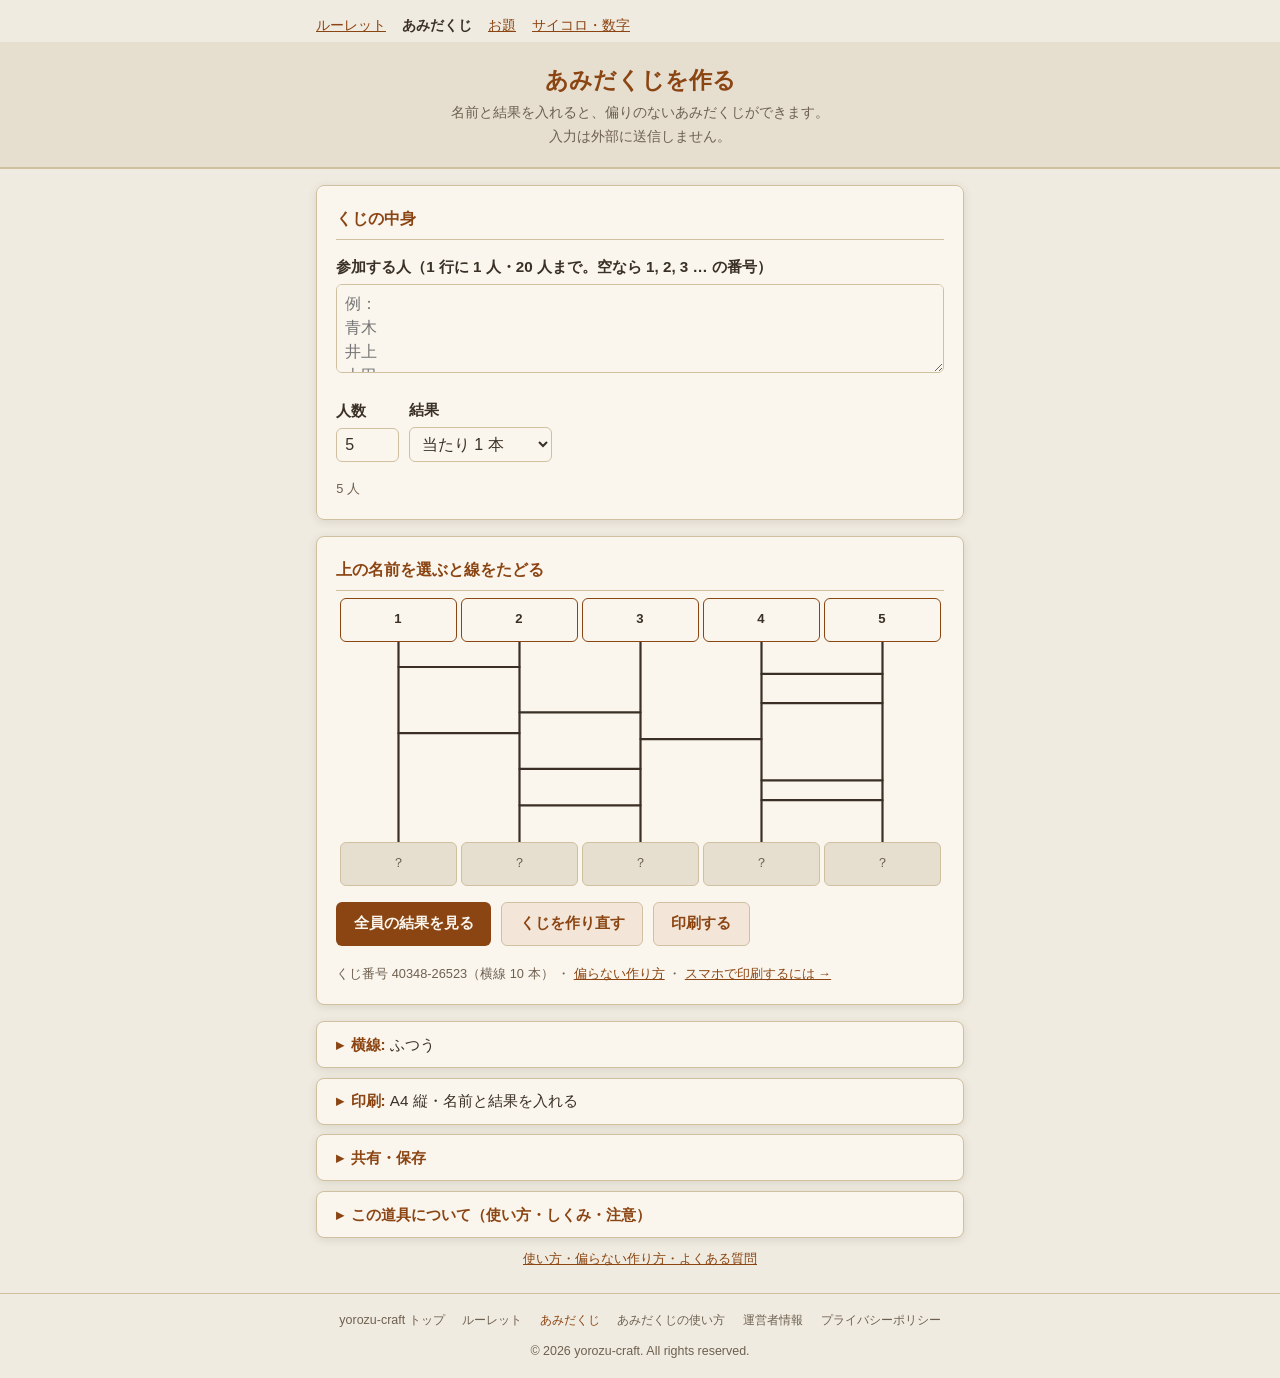
==== amida/index.html @ 70ac6530 "Merge claude/stage3-roulette: 段 3 の 2（web-roulette） Co-Authored-By: Claude Opus 5.5 <noreply@anthrop" ====
<!DOCTYPE html>
<html lang="ja">
<head>
  <meta charset="UTF-8">
  <meta name="viewport" content="width=device-width, initial-scale=1.0">
  <title>あみだくじ作成｜無料・印刷・共有リンク、偏りのない作り方（登録なし）｜yorozu-craft</title>
  <meta name="description" content="名前と結果を入れるだけで、あみだくじを作成。線をたどるアニメーション、全員の結果、A4 印刷（結果を折って隠す形・線だけも）、同じくじの共有リンク。横線の本数で結果が偏らない作り方。登録なし・無料。">
  <meta name="robots" content="index, follow">
  <link rel="canonical" href="https://yorozu-craft.com/web-roulette/amida/">

  <meta property="og:title" content="あみだくじ作成｜yorozu-craft">
  <meta property="og:description" content="名前と結果を入れるだけで、あみだくじを作成。線をたどるアニメーション、A4 印刷、共有リンク。横線の本数で結果が偏らない作り方。登録なし・無料。">
  <meta property="og:type" content="website">
  <meta property="og:url" content="https://yorozu-craft.com/web-roulette/amida/">
  <meta property="og:site_name" content="yorozu-craft">
  <meta property="og:locale" content="ja_JP">
  <meta property="og:image" content="https://yorozu-craft.com/web-roulette/og-image.png">
  <meta property="og:image:width" content="1200">
  <meta property="og:image:height" content="630">
  <meta name="twitter:card" content="summary_large_image">
  <meta name="theme-color" content="#8b4513" media="(prefers-color-scheme: light)">
  <meta name="theme-color" content="#1c1814" media="(prefers-color-scheme: dark)">

  <script type="application/ld+json">
  {
    "@context": "https://schema.org",
    "@type": "WebApplication",
    "name": "あみだくじ作成",
    "description": "名前と結果を入れるだけで、あみだくじを作成。線をたどるアニメーション、A4 印刷、共有リンク。登録なし・無料。",
    "url": "https://yorozu-craft.com/web-roulette/amida/",
    "applicationCategory": "UtilitiesApplication",
    "operatingSystem": "All",
    "offers": { "@type": "Offer", "price": "0", "priceCurrency": "JPY" },
    "inLanguage": "ja"
  }
  </script>

  <!-- Google AdSense: サイト所有確認の meta だけ。AdSense 審査が通るまで本文の薄いページは広告 script を外す（2026-10-04）。通ったら本文を足してから戻す -->
  <meta name="google-adsense-account" content="ca-pub-5375267956079717">

  <link rel="icon" href="../favicon.svg" type="image/svg+xml">
  <link rel="manifest" href="/manifest.webmanifest">
  <link rel="stylesheet" href="../kit.css">
</head>
<body>

  <nav class="sibling-nav" aria-label="このツールのページ">
    <a href="../">ルーレット</a>
    <a href="./" aria-current="page">あみだくじ</a>
    <a href="../odai/">お題</a>
    <a href="../dice/">サイコロ・数字</a>
  </nav>

  <header class="app-header">
    <h1>あみだくじを作る</h1>
    <p class="subtitle">名前と結果を入れると、偏りのないあみだくじができます。<br>入力は外部に送信しません。</p>
  </header>

  <main class="app-main">

    <div id="shared-banner" class="card notice" hidden>
      <h2 id="shared-msg">共有されたあみだくじ</h2>
      <p class="btn-row"><a class="btn btn-sub" href="./">自分のあみだくじを新しく作る</a></p>
    </div>

    <fieldset class="card req" id="inputs">
      <legend>くじの中身</legend>
      <div class="field">
        <label for="names">参加する人（1 行に 1 人・20 人まで。空なら 1, 2, 3 … の番号）</label>
        <textarea id="names" rows="3" spellcheck="false" placeholder="例：&#10;青木&#10;井上&#10;上田"></textarea>
      </div>
      <div class="inline">
        <div class="field" id="count-field">
          <label for="count">人数</label>
          <input type="number" id="count" inputmode="numeric" min="2" max="20" value="5">
        </div>
        <div class="field">
          <label for="kind">結果</label>
          <select id="kind">
            <option value="atari1">当たり 1 本</option>
            <option value="atari2">当たり 2 本</option>
            <option value="atari3">当たり 3 本</option>
            <option value="order">順番（1番〜）</option>
            <option value="custom">自分で書く</option>
          </select>
        </div>
      </div>
      <div class="field" id="custom-field" hidden>
        <label for="custom">結果（1 行に 1 つ。足りない分は「はずれ」）</label>
        <textarea id="custom" rows="3" spellcheck="false" placeholder="例：&#10;買い出し&#10;片付け&#10;司会"></textarea>
      </div>
      <p id="input-info" class="small" aria-live="polite"></p>
    </fieldset>

    <section class="card result-card" id="result-card" tabindex="-1" aria-labelledby="h-result">
      <h2 id="h-result">上の名前を選ぶと線をたどる</h2>
      <div class="ladder-wrap">
        <div class="ladder" id="ladder"></div>
      </div>
      <div class="btn-row">
        <button type="button" id="reveal-all" class="btn">全員の結果を見る</button>
        <button type="button" id="reroll" class="btn btn-sub">くじを作り直す</button>
        <button type="button" id="print" class="btn btn-sub">印刷する</button>
      </div>
      <div id="result-main" aria-live="polite">
        <ul id="all-results" class="all-results"></ul>
      </div>
      <p class="small"><span id="seed-label"></span> ・ <a href="./guide.html#fair">偏らない作り方</a> ・ <a href="../../print-help.html">スマホで印刷するには →</a></p>
    </section>

    <div class="opts" id="opts">
      <details class="card opt" id="opt-lines">
        <summary>横線: <span class="opt-state"></span></summary>
        <div class="field">
          <label for="density">横線の多さ</label>
          <select id="density">
            <option value="few">少なめ</option>
            <option value="normal" selected>ふつう</option>
            <option value="many">多め</option>
          </select>
          <p class="hint">多さを変えても、どの結果になりやすいかは変わりません。</p>
        </div>
        <label class="check"><input type="checkbox" id="hide-rungs"> たどるまで横線を隠す</label>
      </details>

      <details class="card opt" id="opt-print">
        <summary>印刷: <span class="opt-state"></span></summary>
        <div class="field">
          <label for="title">見出し</label>
          <input type="text" id="title" maxlength="40" placeholder="例：買い出し係を決める">
        </div>
        <fieldset class="plain">
          <legend>紙の形（A4 縦）</legend>
          <div class="seg">
            <label><input type="radio" name="pmode" value="full" checked> 名前と結果を入れる</label>
            <label><input type="radio" name="pmode" value="fold"> 結果を下に折って隠す</label>
            <label><input type="radio" name="pmode" value="blank"> 線だけ（名前と結果は手で書く）</label>
          </div>
        </fieldset>
        <label class="check"><input type="checkbox" id="print-credit" checked> 紙の下に「yorozu-craft.com/web-roulette/print/ で作成」と小さく入れる</label>
      </details>
    </div>

    <details class="card opt no-print" id="file-box">
      <summary>共有・保存</summary>
      <p class="hint">リンクには名前・結果・くじ番号が入ります。開いた人にも同じあみだくじが出ます。</p>
      <div class="btn-row">
        <button type="button" id="share" class="btn btn-sub">共有リンクをコピー</button>
      </div>
      <p id="share-msg" class="small" aria-live="polite"></p>
      <input type="text" id="share-url" class="share-url" readonly hidden aria-label="共有リンク">
      <p class="small">入力はこの端末のブラウザ（localStorage、キー <code>web-roulette_amida</code>）にだけ保存され、外部には送信されません。書き出し・読み込みはこの画面のボタンから。</p>
      <div class="btn-row">
        <button type="button" id="backup-export" class="btn btn-sub">ファイルに書き出す</button>
        <button type="button" id="backup-import" class="btn btn-sub">ファイルから読み込む</button>
        <button type="button" class="btn btn-sub" data-reset-storage="web-roulette_" data-reset-legacy="roulette_candidates roulette_settings roulette_history">保存した内容をすべて消す（初期状態に戻す）</button>
      </div>
      <input type="file" id="backup-file" accept=".json,application/json" hidden>
      <p id="backup-msg" class="small" aria-live="polite"></p>
    </details>

    <!-- about-tool: 道具の説明（使い方ページの要約。AdSense 審査 2026-10-04） -->
    <details class="about-tool card opt no-print" id="about-tool">
      <summary>この道具について（使い方・しくみ・注意）</summary>
      <h3>できること</h3>
      <p>2〜20人のあみだくじを作り、線をたどって結果を出します。買い出し係や順番を決めるときに使います。A4 縦の印刷と、共有リンクでの送信もできます。</p>
      <h3>使い方の要点</h3>
      <ul>
      <li>参加する人を1行に1人ずつ入れます。空なら人数ぶんの番号で作ります。</li>
      <li>結果は、当たり1〜3本、順番、自分で書く、から選びます。</li>
      <li>上の名前を押すと線をたどって結果が出ます。「全員の結果を見る」で全員ぶんが出ます。</li>
      <li>印刷は紙の形を3つ（名前と結果を入れる、結果を下に折って隠す、線だけ）から選びます。</li>
      </ul>
      <h3>しくみ</h3>
      <p>横線をでたらめに引く作り方は、縦5本・横10本で左はしから左はしに着く割合が33.6%になり、公平な20%より偏ります。このツールは先にだれがどの列に着くかを同じ確率で決め、その並びになるように横線を引くので、横線の本数を変えても偏りません。結果を下のどの列に置くかもくじで決めます。</p>
      <h3>注意</h3>
      <p>入力はこの端末のブラウザ（localStorage）にだけ保存され、外部には送信されません。共有リンクには名前と結果が入り、受け取った人も転送された人も読めます。作った人は画面で結果を見られます。</p>
      <p>数字の根拠や確かめ方は<a href="./guide.html">あみだくじの使い方</a>に。ほかの道具は<a href="../">ルーレット</a>・<a href="../dice/">サイコロ・数字</a>・<a href="../odai/">お題の一覧</a>です。</p>
    </details>
    <!-- /about-tool -->

    <p class="small center"><a href="./guide.html">使い方・偏らない作り方・よくある質問</a></p>

  </main>

  <footer class="app-footer">
    <nav class="footer-nav" aria-label="フッターナビゲーション">
      <ul>
        <li><a href="../../">yorozu-craft トップ</a></li>
        <li><a href="../">ルーレット</a></li>
        <li><a href="./" aria-current="page">あみだくじ</a></li>
        <li><a href="./guide.html">あみだくじの使い方</a></li>
        <li><a href="../../about.html">運営者情報</a></li>
        <li><a href="../../privacy-policy.html">プライバシーポリシー</a></li>
      </ul>
    </nav>
    <p>&copy; 2026 yorozu-craft. All rights reserved.</p>
  </footer>

  <div id="print-area" class="print-area" aria-hidden="true"></div>

  <script src="../backup.js"></script>
  <script src="../amida.js"></script>
  <script src="../screen.js"></script>
  <script src="../reset-storage.js"></script>
  <script src="./amida-ui.js"></script>
  <!-- Cloudflare Web Analytics（Cookie を使わないアクセス解析） --><script type='module' src='https://static.cloudflareinsights.com/beacon.min.js' data-cf-beacon='{"token": "b79bf821e1fd4b6683866d493b1de426"}'></script><!-- End Cloudflare Web Analytics -->
</body>
</html>
---- kit.css ----
/* ===========================
   あみだくじ・お題・小道具のページ（/amida/ /odai/ /dice/）— yorozu-craft 共通の和紙風の配色
   ルーレット本体（index.html）は既存の style.css（6 テーマ）のまま。ここは toban の style.css の共通部分を写したもの
   色はトークン（--bg / --card / --text / --muted / --accent / --border）だけを使う。
   ダークモードは端末の設定に自動で合わせる（prefers-color-scheme。手動切替は付けない）
   =========================== */
:root {
  color-scheme: light dark;
  --bg: #f0ebe0;
  --bg-2: #e6dfd0;
  --card: #faf6ee;
  --text: #3a3025;
  --muted: #6e604f;
  --accent: #8b4513;
  --accent-soft: #f3e6d8;
  --border: #cfc0a0;
  --shadow: rgba(58, 48, 37, 0.12);
}

@media (prefers-color-scheme: dark) {
  :root {
    --bg: #1c1814;
    --bg-2: #25201a;
    --card: #2b251e;
    --text: #ece4d6;
    --muted: #b9ab96;
    --accent: #e0a066;
    --accent-soft: #3a2e22;
    --border: #4a3f33;
    --shadow: rgba(0, 0, 0, 0.4);
  }
}

*, *::before, *::after { box-sizing: border-box; margin: 0; padding: 0; }
[hidden] { display: none !important; }

body {
  /* README「ツールを追加するとき」9: 端末のフォント。Web フォントは読まない */
  font-family: "Noto Sans JP", "Noto Sans CJK JP", "Hiragino Sans", "Hiragino Kaku Gothic ProN", Meiryo, sans-serif;
  background: var(--bg);
  color: var(--text);
  line-height: 1.7;
}

a { color: var(--accent); }
a.btn { text-decoration: none; text-align: center; }

/* ヘッダー */
.app-header {
  text-align: center;
  padding: 1.4rem 1rem 1.1rem;
  background: var(--bg-2);
  border-bottom: 2px solid var(--border);
}
.app-header h1 { font-size: 1.45rem; color: var(--accent); line-height: 1.4; }
.app-header .subtitle { font-size: 0.88rem; color: var(--muted); margin-top: 0.3rem; }

/* レイアウト */
.app-main { max-width: 680px; margin: 0 auto; padding: 1rem; }
.card {
  background: var(--card);
  border: 1px solid var(--border);
  border-radius: 8px;
  padding: 1.2rem;
  margin-bottom: 1rem;
  box-shadow: 0 2px 8px var(--shadow);
}
.card h2 {
  font-size: 1.02rem;
  color: var(--accent);
  border-bottom: 1px solid var(--border);
  padding-bottom: 0.4rem;
  margin-bottom: 0.9rem;
}

/* 入力 */
.field { margin-bottom: 1rem; }
.field label { display: block; font-weight: 600; font-size: 0.95rem; margin-bottom: 0.25rem; }
.field .hint { font-size: 0.8rem; color: var(--muted); margin-bottom: 0.4rem; }
.field input[type="number"], .field input[type="text"], .field select {
  width: 100%;
  max-width: 16rem;
  padding: 0.45rem 0.5rem;
  font-size: 1rem;
  border: 1px solid var(--border);
  border-radius: 6px;
  background: var(--card);
  color: var(--text);
}

.btn {
  display: inline-block;
  padding: 0.5rem 1.1rem;
  border: none;
  border-radius: 6px;
  background: var(--accent);
  color: var(--card);
  font-size: 0.95rem;
  font-weight: 600;
  cursor: pointer;
}
.btn:focus-visible { outline: 2px solid var(--accent); outline-offset: 2px; }

/* 読みもの（guide.html） */
.content h3 { font-size: 0.95rem; margin: 1rem 0 0.3rem; }
.content p, .content li { font-size: 0.9rem; }
.content p + p { margin-top: 0.5rem; }
.content ul, .content ol { padding-left: 1.3rem; margin: 0.3rem 0; }
.faq dt { font-weight: 600; margin-top: 0.9rem; font-size: 0.92rem; }
.faq dt::before { content: 'Q. '; color: var(--accent); }
.faq dd { font-size: 0.88rem; color: var(--muted); padding: 0.2rem 0 0.5rem 1.2rem; border-bottom: 1px solid var(--border); }
.info-list { display: grid; grid-template-columns: max-content 1fr; gap: 0.4rem 1.2rem; font-size: 0.9rem; }
.info-list dt { font-weight: 600; }
.info-list dd { color: var(--muted); }
.small { font-size: 0.8rem; color: var(--muted); margin-top: 0.4rem; }

/* フッター */
.app-footer {
  text-align: center;
  padding: 1rem;
  font-size: 0.78rem;
  color: var(--muted);
  border-top: 1px solid var(--border);
  margin-top: 0.5rem;
}
.footer-nav ul { list-style: none; display: flex; justify-content: center; flex-wrap: wrap; gap: 0.4rem 1.1rem; margin-bottom: 0.6rem; }
.footer-nav a { color: var(--muted); text-decoration: none; }
.footer-nav a:hover, .footer-nav a[aria-current="page"] { color: var(--accent); }

@media (max-width: 480px) {
  .app-header h1 { font-size: 1.2rem; }
}

/* ===========================
   画面の骨組み（yorozu-plans の docs/SCREEN.md。README「ツールを追加するとき」25）
   必須の入力（fieldset.req）→ 結果（.result-card）→ くわしく入れる（details.opt）、上端の固定バー、PC の 2 カラム
   seido-keisan/nenmatsu と gakushu-print の試験（2026-09-24）から取り出したもの
   =========================== */
fieldset.card { min-width: 0; }
.req legend {
  float: left; width: 100%;   /* legend を枠の上に載せず、h2 と同じ見た目で枠の中に置く */
  font-size: 1.02rem; font-weight: 700; color: var(--accent);
  border-bottom: 1px solid var(--border); padding-bottom: 0.4rem; margin-bottom: 0.9rem;
}
.req legend + * { clear: both; }

/* 結果: 大きな数字 1 つ＋ 1 行。内訳は details.rels */
.result-card { scroll-margin-top: 56px; }   /* 固定バー（44px）で見出しが隠れないように */
.result-card:focus { outline: none; }
.result-big { font-size: 1.8rem; font-weight: 700; color: var(--accent); line-height: 1.3; }
.result-sub { font-size: 0.9rem; color: var(--muted); }
details.rels > summary { cursor: pointer; min-height: 44px; padding: 0.55rem 0; list-style: none; color: var(--accent); font-size: 0.92rem; }
details.rels > summary::-webkit-details-marker { display: none; }
details.rels > summary::before { content: '▸'; margin-right: 0.4rem; }
details.rels[open] > summary::before { content: '▾'; }

/* くわしく入れる（1 グループ 1 つの details）。summary の .opt-state に今の状態を出す（screen.js の detailsSummary） */
details.card.opt { padding: 0 1.2rem; margin-bottom: 0.6rem; }
details.card.opt > summary {
  cursor: pointer; display: block; min-height: 44px; padding: 0.6rem 0;
  color: var(--accent); font-weight: 600; font-size: 0.95rem; list-style: none;
}
details.card.opt > summary::-webkit-details-marker { display: none; }
details.card.opt > summary::before { content: '▸'; margin-right: 0.4rem; }
details.card.opt[open] > summary::before { content: '▾'; }
details.card.opt[open] { padding-bottom: 0.9rem; }
details.card.opt[open] > summary { border-bottom: 1px solid var(--border); margin-bottom: 0.9rem; }
details > summary:focus-visible { outline: 2px solid var(--accent); outline-offset: 2px; }
.opt-state { color: var(--text); font-weight: normal; }
.btn-row { display: flex; flex-wrap: wrap; gap: 0.6rem; margin: 0.6rem 0; }   /* ボタンの間隔（SCREEN.md 5 章。4 章の上下 12px 以上は margin で） */
.btn-row .btn { min-height: 44px; }

/* 固定バー（SCREEN.md 0 章の 3・D59）: 上端に 1 行、高さ 44px。下端は AdSense のアンカー広告が使う。
   読み込み時は hidden（screen.js が出し入れする。fixed なのでレイアウトはずれない） */
.fixbar {
  position: fixed; top: 0; left: 0; right: 0; z-index: 50; height: 44px;
  background: var(--card); border-bottom: 2px solid var(--accent); box-shadow: 0 2px 8px var(--shadow);
}
.fixbar a, .fixbar button {
  display: block; width: 100%; max-width: 720px; margin: 0 auto; padding: 0 1rem; height: 42px; line-height: 42px; text-align: center;
  white-space: nowrap; overflow: hidden; text-overflow: ellipsis; font: inherit; font-weight: 700;
  color: var(--accent); background: none; border: none; text-decoration: none; cursor: pointer;
}
.fixbar a:focus-visible, .fixbar button:focus-visible { outline: 2px solid var(--accent); outline-offset: -3px; }

/* PC（900px 以上）の 2 カラム（D63: 制度の計算機だけ）。<main class="app-main layout-2col"> にすると、
   左に入力・右に結果（sticky）。結果が常に見えるので、固定バーに fixbar-narrow も付けて PC では出さない */
@media (min-width: 900px) {
  .fixbar-narrow { display: none !important; }
  .layout-2col { max-width: 1120px; display: grid; grid-template-columns: minmax(0, 1fr) minmax(0, 26rem); column-gap: 1.2rem; align-items: start; }
  .layout-2col > *, .layout-2col > form > * { grid-column: 1; }
  .layout-2col > form { display: contents; }
  .layout-2col .result-card { grid-column: 2; grid-row: 1 / span 30; position: sticky; top: 1rem; max-height: calc(100vh - 2rem); overflow-y: auto; }
}

@media print {
  .fixbar, .no-print { display: none !important; }
  /* 印刷では折りたたみの中も出す（途中の計算・入れた値を紙に残す） */
  main details::details-content { content-visibility: visible; display: block; }
  main details > summary::before { content: none; }
  .layout-2col { display: block; }
  .layout-2col .result-card { position: static; max-height: none; overflow: visible; }
  /* 広告は印刷に出さない（gakushu-print と同じ） */
  ins.adsbygoogle, .google-auto-placed, iframe[id^="aswift"], iframe[id^="google_ads"] { display: none !important; }
}

/* ===========================
   入力の部品（toban と同じ）
   =========================== */
textarea {
  width: 100%; padding: 0.45rem 0.5rem; font: inherit; font-size: 1rem; line-height: 1.5;
  border: 1px solid var(--border); border-radius: 6px; background: var(--card); color: var(--text); resize: vertical;
}
.field input[type="date"] {
  width: 100%; max-width: 16rem; padding: 0.4rem 0.5rem; font: inherit; font-size: 1rem;
  border: 1px solid var(--border); border-radius: 6px; background: var(--card); color: var(--text); min-height: 44px;
}
.field .label, fieldset.plain > legend { display: block; font-weight: 600; font-size: 0.95rem; margin-bottom: 0.25rem; }
fieldset.plain { border: none; padding: 0; min-width: 0; }
.two { display: grid; grid-template-columns: 1fr 1fr; gap: 0 0.9rem; }
@media (max-width: 480px) { .two:not(.dates) { grid-template-columns: 1fr; } }
.hint { font-size: 0.8rem; color: var(--muted); }
.center { text-align: center; }
.check { display: flex; align-items: center; gap: 0.45rem; min-height: 44px; font-size: 0.92rem; cursor: pointer; }
.check input { width: 1.15rem; height: 1.15rem; flex: none; accent-color: var(--accent); }
.seg { display: flex; flex-wrap: wrap; gap: 0.4rem 1rem; }
.seg label { display: flex; align-items: center; gap: 0.35rem; min-height: 44px; font-size: 0.92rem; cursor: pointer; }
.seg input { accent-color: var(--accent); width: 1.1rem; height: 1.1rem; }
.days { display: flex; flex-wrap: wrap; gap: 0 0.3rem; }
.days .check { min-width: 3rem; }
.inline { display: flex; flex-wrap: wrap; align-items: flex-end; gap: 0.6rem; }
.inline .field { margin-bottom: 0.6rem; }
.inline select { max-width: 13rem; }
.inline input[type="number"] { max-width: 7rem; }
.btn { min-height: 44px; }
.btn-sub { background: var(--accent-soft); color: var(--accent); border: 1px solid var(--border); }
.btn-big { font-size: 1.05rem; padding: 0.6rem 1.6rem; }
.btn:disabled { opacity: 0.5; cursor: default; }
.notice { border-color: var(--accent); }
.notes { list-style: none; margin: 0.3rem 0; font-size: 0.85rem; }
.notes li { padding-left: 1.1em; text-indent: -1.1em; color: var(--text); }
.notes li::before { content: '・'; color: var(--accent); }
.notes li.bad::before { content: '！'; }
.share-url { width: 100%; padding: 0.4rem; font-size: 0.8rem; border: 1px solid var(--border); border-radius: 6px; background: var(--card); color: var(--text); }
.table-scroll { overflow-x: auto; margin: 0.6rem 0; }
table.roster { border-collapse: collapse; font-size: 0.88rem; min-width: 100%; }
table.roster th, table.roster td { border: 1px solid var(--border); padding: 0.3rem 0.5rem; text-align: center; white-space: nowrap; }
table.roster thead th { background: var(--accent-soft); color: var(--accent); }
table.roster tbody th { font-weight: 600; text-align: left; }
.result-card h2 { margin-bottom: 0.4rem; }
.history { padding-left: 1.4rem; font-size: 0.88rem; }

.lang-switch { text-align: right; font-size: 0.85rem; max-width: 680px; margin: 0.4rem auto 0; padding: 0 1rem; }
.sibling-nav { max-width: 680px; margin: 0.6rem auto 0; padding: 0 1rem; font-size: 0.85rem; display: flex; flex-wrap: wrap; gap: 0.2rem 1rem; }
.sibling-nav a { display: inline-block; min-height: 32px; line-height: 32px; }
.sibling-nav a[aria-current="page"] { color: var(--text); font-weight: 700; text-decoration: none; }

/* ===========================
   あみだくじ（/amida/）
   列の幅は amida-ui.js が決める（--col）。狭いときは枠の中だけ横にスクロールする（ページは横に動かさない）
   =========================== */
.ladder-wrap { overflow-x: auto; margin: 0.4rem 0 0.2rem; padding: 0 0 0.4rem; }
.ladder { position: relative; margin: 0 auto; }
.ladder-row { display: grid; grid-template-columns: repeat(var(--n), var(--col)); }
.ladder-top button, .ladder-bottom span {
  display: flex; align-items: center; justify-content: center; text-align: center;
  min-height: 44px; margin: 0 2px; padding: 0.15rem 0.1rem; font: inherit; font-size: 0.82rem; line-height: 1.25;
  border: 1px solid var(--border); border-radius: 6px; background: var(--card); color: var(--text);
  overflow-wrap: anywhere; word-break: break-all;
}
.ladder-top button { cursor: pointer; font-weight: 600; border-color: var(--accent); }
.ladder-top button:focus-visible { outline: 2px solid var(--accent); outline-offset: 1px; }
.ladder-top button.done { background: var(--accent-soft); }
.ladder-top button:disabled { cursor: default; opacity: 1; }
.ladder-bottom span.hidden-res { color: var(--muted); background: var(--bg-2); }
.ladder-bottom span.shown { font-weight: 700; }
.ladder-row.narrow button, .ladder-row.narrow span { white-space: pre-line; min-height: 5.4em; line-height: 1.15; }
.ladder svg { display: block; width: 100%; }
.ladder svg .v, .ladder svg .h { stroke: var(--text); stroke-width: 2.2; stroke-linecap: round; }
.ladder svg .path { fill: none; stroke-width: 5; stroke-linecap: round; stroke-linejoin: round; opacity: 0.9; }
.ladder.hide-rungs svg .h { visibility: hidden; }
.all-results { list-style: none; margin: 0.5rem 0; padding: 0; display: grid; grid-template-columns: repeat(auto-fill, minmax(9rem, 1fr)); gap: 0.3rem 0.8rem; font-size: 0.95rem; }
.all-results li { border-bottom: 1px dotted var(--border); padding: 0.15rem 0; }
.all-results b { color: var(--accent); }

/* ===========================
   お題（/odai/）と小道具（/dice/）
   =========================== */
.odai-list { columns: 2 8rem; column-gap: 1.6rem; padding-left: 1.6rem; font-size: 0.88rem; line-height: 1.5; }
.odai-list li { break-inside: avoid; padding: 0.08rem 0; }
.odai-card h2 { display: flex; justify-content: space-between; align-items: baseline; gap: 0.6rem; flex-wrap: wrap; }
.odai-card h2 small { font-size: 0.78rem; color: var(--muted); font-weight: normal; }
output.big-out, output.out-sub { display: block; }
.big-out { font-size: 2.6rem; font-weight: 700; color: var(--accent); text-align: center; letter-spacing: 0.08em; line-height: 1.3; min-height: 1.3em; font-variant-numeric: tabular-nums; }
.big-out.dice { font-size: 3.4rem; letter-spacing: 0.15em; }
.out-sub { text-align: center; color: var(--muted); font-size: 0.9rem; min-height: 1.4em; }
.tool-grid { display: grid; gap: 0.4rem; }
.tool-grid .btn-row { justify-content: center; }

/* 印刷するもの: 画面では出さない。印刷では、これだけを出す */
.print-area { display: none; }
@media print {
  @page { size: A4 portrait; margin: 10mm; }
  body { background: #fff; color: #000; }
  body.has-print > *:not(.print-area) { display: none !important; }
  body.has-print .print-area { display: block; }
  .p-title { font-size: 18pt; text-align: center; margin: 0 0 3mm; }
  .p-credit { font-size: 8pt; color: #555; text-align: right; margin-top: 2mm; }
  .p-note { font-size: 9pt; text-align: center; margin: 1mm 0; }
  .print-area svg { display: block; margin: 0 auto; }
  /* お題の一覧: 画面の見た目のまま白黒で */
  .odai-list { columns: 2; font-size: 11pt; }
  .card { box-shadow: none; border-color: #999; background: #fff; }
}

/* この道具について（結果の後ろの折りたたみ。使い方ページの要約。AdSense 審査 2026-10-04） */
details.card.opt.about-tool > summary { white-space: normal; }   /* 長い summary を折り返す */
details.about-tool h3 { font-size: 0.95rem; margin: 0.9rem 0 0.3rem; }
details.about-tool p, details.about-tool li { font-size: 0.9rem; line-height: 1.75; }
details.about-tool ul { padding-left: 1.2rem; margin: 0.3rem 0 0.5rem; }
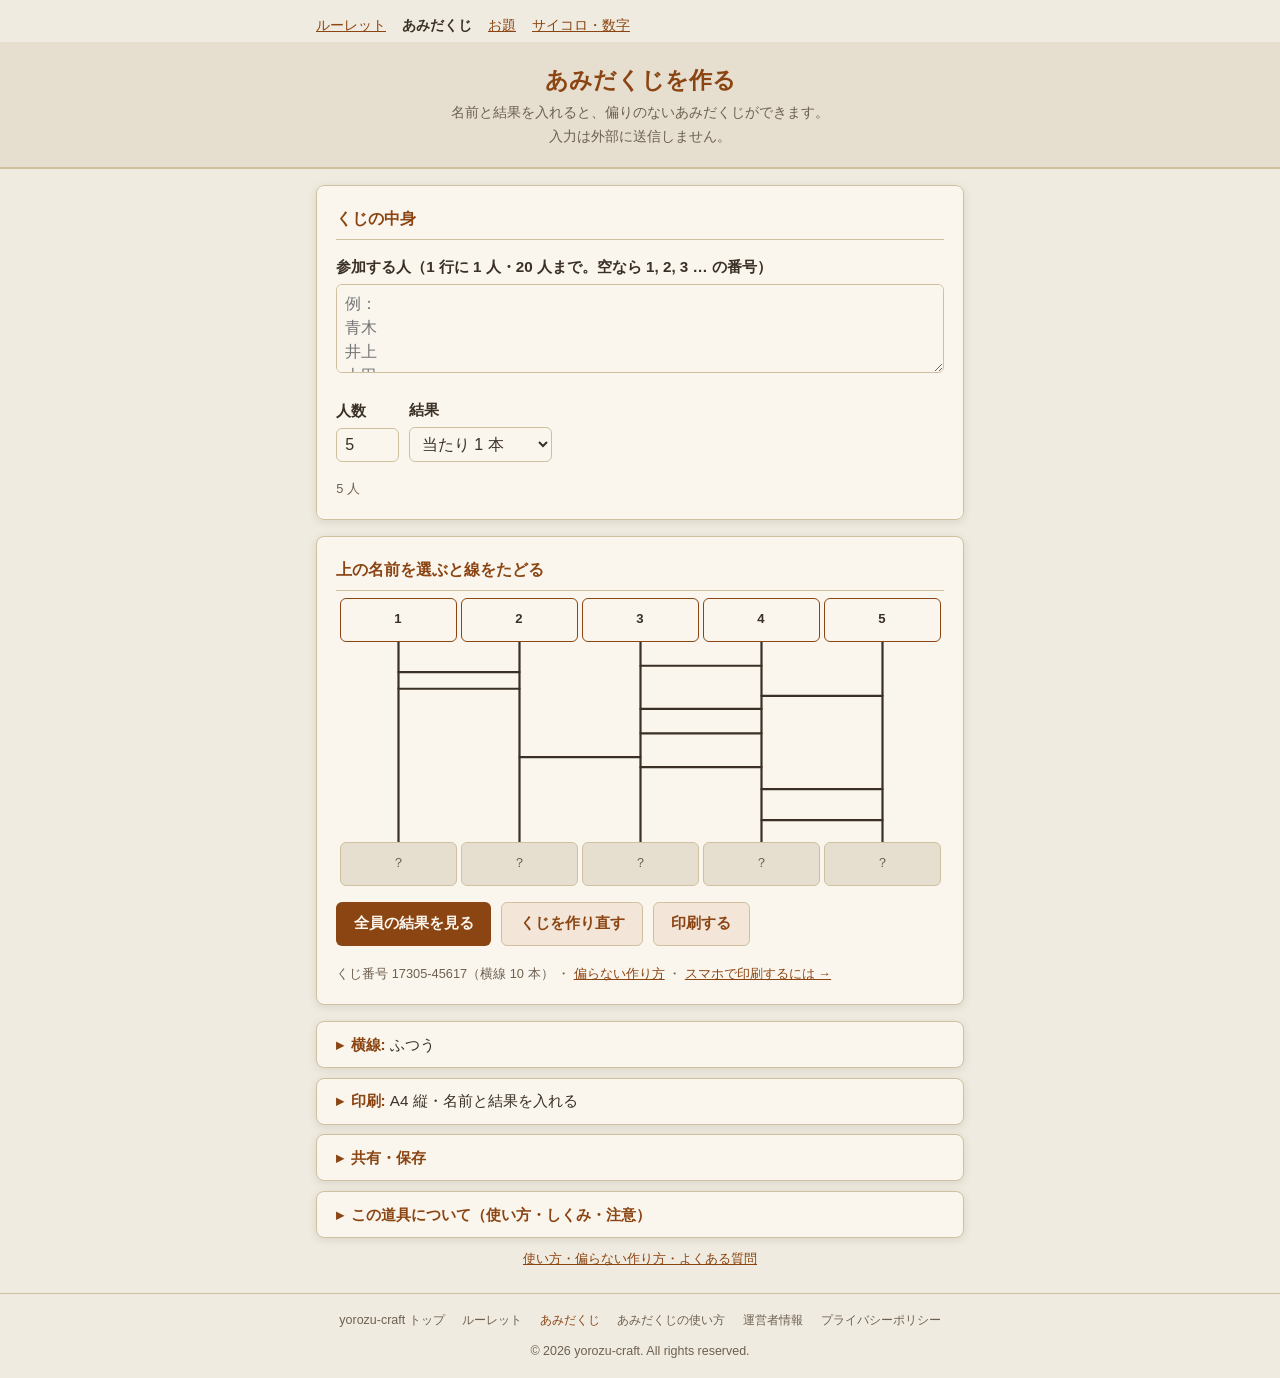
==== commit 783cebec: "Merge claude/stage3-roulette-2: 書かない言い回しの残り 2 件 Co-Authored-By: Claude Opus 5.5 <noreply@anthropic.c" ====
--- a/amida/index.html
+++ b/amida/index.html
@@ -172,7 +172,7 @@
       <li>印刷は紙の形を3つ（名前と結果を入れる、結果を下に折って隠す、線だけ）から選びます。</li>
       </ul>
       <h3>しくみ</h3>
-      <p>横線をでたらめに引く作り方は、縦5本・横10本で左はしから左はしに着く割合が33.6%になり、公平な20%より偏ります。このツールは先にだれがどの列に着くかを同じ確率で決め、その並びになるように横線を引くので、横線の本数を変えても偏りません。結果を下のどの列に置くかもくじで決めます。</p>
+      <p>横線をでたらめに引く作り方は、縦5本・横10本で左はしから左はしに着く割合が33.6%になり、公平な20%より偏ります。ここでは先にだれがどの列に着くかを同じ確率で決め、その並びになるように横線を引くので、横線の本数を変えても偏りません。結果を下のどの列に置くかもくじで決めます。</p>
       <h3>注意</h3>
       <p>入力はこの端末のブラウザ（localStorage）にだけ保存され、外部には送信されません。共有リンクには名前と結果が入り、受け取った人も転送された人も読めます。作った人は画面で結果を見られます。</p>
       <p>数字の根拠や確かめ方は<a href="./guide.html">あみだくじの使い方</a>に。ほかの道具は<a href="../">ルーレット</a>・<a href="../dice/">サイコロ・数字</a>・<a href="../odai/">お題の一覧</a>です。</p>
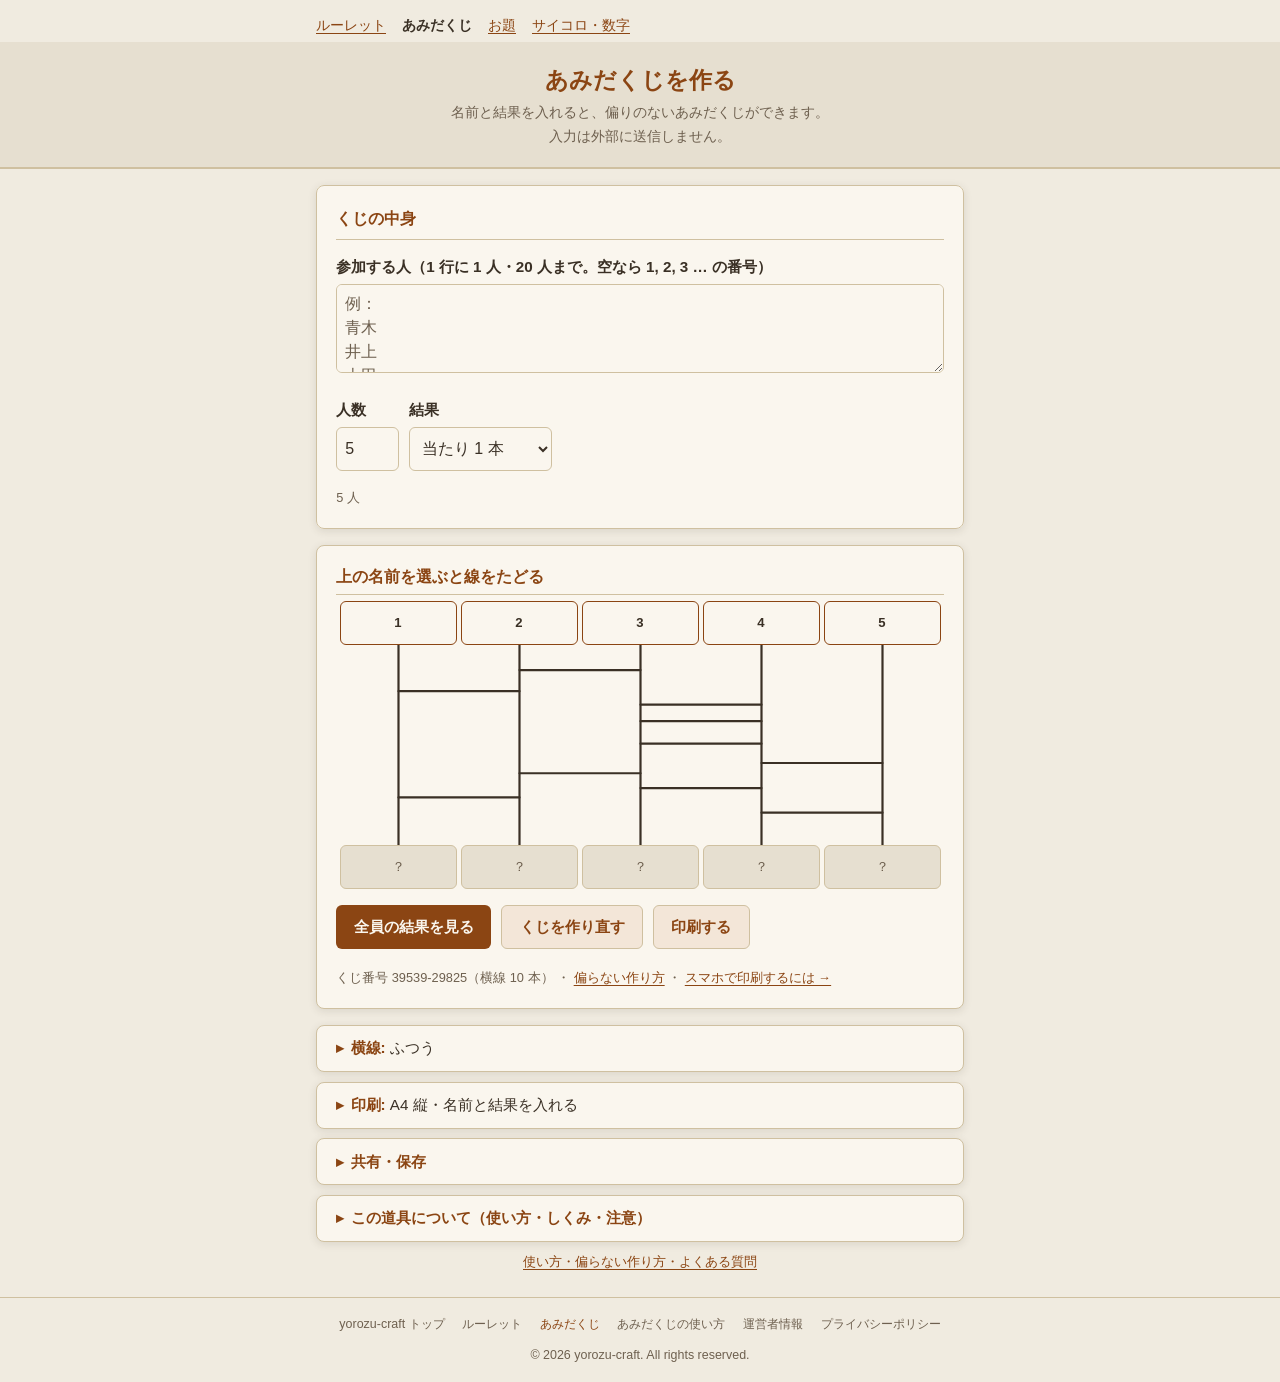
==== commit 0403f889: "D416: アイコン・og・manifest・theme-color を皮の値に（tools/build-brand.mjs の生成物） favicon は絵を残して v1 のトークンの色だけ皮の色に" ====
--- a/amida/index.html
+++ b/amida/index.html
@@ -18,8 +18,8 @@
   <meta property="og:image:width" content="1200">
   <meta property="og:image:height" content="630">
   <meta name="twitter:card" content="summary_large_image">
-  <meta name="theme-color" content="#8b4513" media="(prefers-color-scheme: light)">
-  <meta name="theme-color" content="#1c1814" media="(prefers-color-scheme: dark)">
+  <meta name="theme-color" content="#eef0f2" media="(prefers-color-scheme: light)">
+  <meta name="theme-color" content="#15191d" media="(prefers-color-scheme: dark)">
 
   <script type="application/ld+json">
   {
--- a/kit.css
+++ b/kit.css
@@ -4,6 +4,78 @@
    色はトークン（--bg / --card / --text / --muted / --accent / --border）だけを使う。
    ダークモードは端末の設定に自動で合わせる（prefers-color-scheme。手動切替は付けない）
    =========================== */
+/* yorozu-common:begin v2 — サイト共通の土台と皮。正本は youheioonuki.github.io の tools/common/v2/base.css と skin.css（yorozu-plans DESIGN.md）。
+   この begin〜end の間は手で直さない（tools/sync-common.mjs で全ツールに配る。ツール固有の上書きは end の後に書く） */
+/* yorozu-common v2 土台の層（yorozu-plans ROADMAP 7.98 D369、DESIGN.md）。すべてのページ（見せる・遊ぶ・世界を持つページも）に当てる。
+   見た目（色・字・面）は持たない: リセット、押せる高さ、フォーカスの輪、入力の字の大きさ、読み上げの隠し字、動きを減らす設定、印刷で広告を出さない。
+   色の値は各ページか共通の皮（skin.css）が --focus-ring・--focus・--muted・--error を決める。無ければ下の既定
+   出どころ（v1 から引き継ぎ。2026-10-03 確認、yorozu-plans 企画書 59）: デジタル庁デザインシステム https://design.digital.go.jp/dads/ のコンテンツを加工して作成
+   （フォーカスの輪・字の大きさの下限・入力欄のエラー表示。値は @digital-go-jp/design-tokens 2.0.1、MIT, (c) 2023 デジタル庁）。
+   GOV.UK Frontend 6.5.1（MIT, (c) Crown copyright）の考え方: visually-hidden、エラーの文の前に読み上げ用の語 */
+:root { --tap: 44px; --sp-1: 0.25rem; --sp-2: 0.5rem; --sp-3: 0.75rem; --sp-4: 1rem; --sp-6: 1.5rem; --sp-8: 2rem; --fs-s: 0.875rem; --fs-m: 1rem; --fs-l: 1.25rem; --fs-xl: 1.625rem; }
+*, *::before, *::after { box-sizing: border-box; margin: 0; padding: 0; }
+[hidden] { display: none !important; }
+html { -webkit-text-size-adjust: 100%; text-size-adjust: 100%; }
+:where(a, button, input, select, textarea, summary, [tabindex]):focus-visible {
+  outline: 4px solid var(--focus-ring, #000); outline-offset: 2px; box-shadow: 0 0 0 2px var(--focus, #ffd43d);
+}
+@media (forced-colors: active) { :where(a, button, input, select, textarea, summary):focus-visible { outline-color: Highlight; } }
+:where(input, select, textarea, button) { font: inherit; color: inherit; }
+:where(input:not([type="checkbox"]):not([type="radio"]):not([type="range"]), select, textarea) { font-size: max(1rem, 16px); }
+:where(button, summary, [role="button"]) { min-height: var(--tap); }
+[aria-invalid="true"] { border-color: var(--error, #ce0000) !important; }
+.field-error { color: var(--error, #ce0000); font-weight: 700; margin-top: var(--sp-1); }
+.visually-hidden {
+  position: absolute !important; width: 1px !important; height: 1px !important; margin: 0 !important; padding: 0 !important;
+  overflow: hidden !important; clip-path: inset(50%) !important; white-space: nowrap !important; border: 0 !important;
+}
+@media (prefers-reduced-motion: reduce) { *, *::before, *::after { animation-duration: 0.01ms !important; animation-iteration-count: 1 !important; transition-duration: 0.01ms !important; scroll-behavior: auto !important; } }
+@media print { ins.adsbygoogle, .google-auto-placed, iframe[id^="aswift"], iframe[id^="google_ads"] { display: none !important; } }
+/* yorozu-common v2 共通の皮（B「静かな道具」。yorozu-plans ROADMAP 7.94〜7.99 D364・D366・D369、正典は DESIGN.md）。
+   当てるのは計算・制度・道具・読み物・案内（docs/content-classes.csv の「皮」が「共通」）。base.css の後、ページ自身の CSS の前に読む（ページが上書きできる）。
+   土台だけのページは <html data-skin="base">（CSV の「皮」から機械で付ける）で、この皮はすべて外れる。同じ CSS を共通と土台のページが使っていても出し分けられる。
+   どの規則も :where() で詳細度を上げない（トークンは 0、要素の規則は要素 1 つ分のまま）。影・装飾・2 色以上の強調・端末依存の明朝は使わない */
+:where(html:not([data-skin="base"])) {
+  color-scheme: light dark;
+  --bg: #eef0f2; --bg-2: #e2e6ea; --card: #fbfcfd; --text: #1d2125; --muted: #4c565f;
+  --accent: #0e5a6b; --accent-soft: #dcecef; --on-accent: #ffffff;
+  --border: #c5ccd3; --input-border: #6b7782;
+  --error: #ce0000; --ok: #197a4b; --focus: #ffd43d; --focus-ring: #000;
+  --font-ui: "Noto Sans JP", "Noto Sans CJK JP", "Hiragino Sans", "Hiragino Kaku Gothic ProN", Meiryo, sans-serif;
+  --lh-body: 1.7; --lh-tight: 1.4; --radius: 6px; --line-input: 2px;
+}
+@media (prefers-color-scheme: dark) {
+  :where(html:not([data-skin="base"])) {
+    --bg: #15191d; --bg-2: #1c2227; --card: #1a1f24; --text: #e8ecef; --muted: #a8b3bc;
+    --accent: #6fc3d4; --accent-soft: #14323a; --on-accent: #0b1a1e;
+    --border: #2f373e; --input-border: #7a8792; --error: #ff8a7a; --ok: #6fcf97; --focus: #000; --focus-ring: #ffd43d;
+  }
+}
+:where(html:not([data-skin="base"])) body { font-family: var(--font-ui); background: var(--bg); color: var(--text); line-height: var(--lh-body); font-variant-numeric: tabular-nums; }
+:where(html:not([data-skin="base"])) h1 { font-size: var(--fs-xl); font-weight: 800; line-height: var(--lh-tight); }
+:where(html:not([data-skin="base"])) h2 { font-size: var(--fs-l); font-weight: 800; line-height: var(--lh-tight); }
+:where(html:not([data-skin="base"])) h3 { font-size: var(--fs-m); font-weight: 800; }
+:where(html:not([data-skin="base"])) a { color: var(--accent); text-decoration-thickness: 1px; text-underline-offset: 3px; }
+@media (hover: hover) { :where(html:not([data-skin="base"])) a:hover { text-decoration-thickness: 3px; } }
+:where(html:not([data-skin="base"])) :where(input, textarea)::placeholder { color: var(--muted); opacity: 1; }
+/* 部品: 入力の箱 */
+:where(html:not([data-skin="base"])) :where(input:not([type="checkbox"]):not([type="radio"]):not([type="range"]), select, textarea) { border: var(--line-input) solid var(--input-border); border-radius: var(--radius); background: var(--card); min-height: var(--tap); padding: var(--sp-1) var(--sp-3); }
+:where(html:not([data-skin="base"])) :where(input, select, textarea):focus { border-color: var(--text); }
+/* 部品: ボタン（主は塗り、副は線） */
+:where(html:not([data-skin="base"])) :where(button, .btn) { border: 1px solid var(--input-border); border-radius: var(--radius); background: var(--card); color: var(--text); font-weight: 700; padding: 0 var(--sp-4); cursor: pointer; }
+:where(html:not([data-skin="base"])) :where(button[type="submit"], .btn-primary) { background: var(--accent); border-color: var(--accent); color: var(--on-accent); }
+/* <a> のボタンは a { color } に負けないよう、詳細度を 1 段だけ上げる（D416。主は副の後に書いて勝たせる） */
+:where(html:not([data-skin="base"])) a.btn { color: var(--text); }
+:where(html:not([data-skin="base"])) a.btn-primary { color: var(--on-accent); }
+/* 部品: チップ・面・折りたたみ（開閉の印 ▶ を残すため list-item のまま、高さは上下の余白と土台の min-height で）・結果の数字・注意の帯・固定バー */
+:where(html:not([data-skin="base"])) :where(.chip) { display: inline-flex; align-items: center; min-height: var(--tap); padding: 0 var(--sp-3); border: 1px solid var(--input-border); border-radius: var(--radius); color: var(--text); text-decoration: none; font-weight: 700; }
+:where(html:not([data-skin="base"])) :where(.card) { background: var(--card); border: 1px solid var(--border); border-radius: var(--radius); padding: var(--sp-4); }
+:where(html:not([data-skin="base"])) :where(details) > summary { padding-block: var(--sp-2); cursor: pointer; font-weight: 700; }
+:where(html:not([data-skin="base"])) :where(.result-num, .money, output) { font-size: var(--fs-xl); font-weight: 800; }
+:where(html:not([data-skin="base"])) :where(.notice, [data-keep]) { border-left: 4px solid var(--text); background: var(--bg-2); padding: var(--sp-2) var(--sp-3); }
+:where(html:not([data-skin="base"])) :where(.fixed-bar) { position: sticky; bottom: 0; background: var(--card); border-top: 1px solid var(--border); padding: var(--sp-2) var(--sp-4); }
+/* yorozu-common:end */
+
 :root {
   color-scheme: light dark;
   --bg: #f0ebe0;
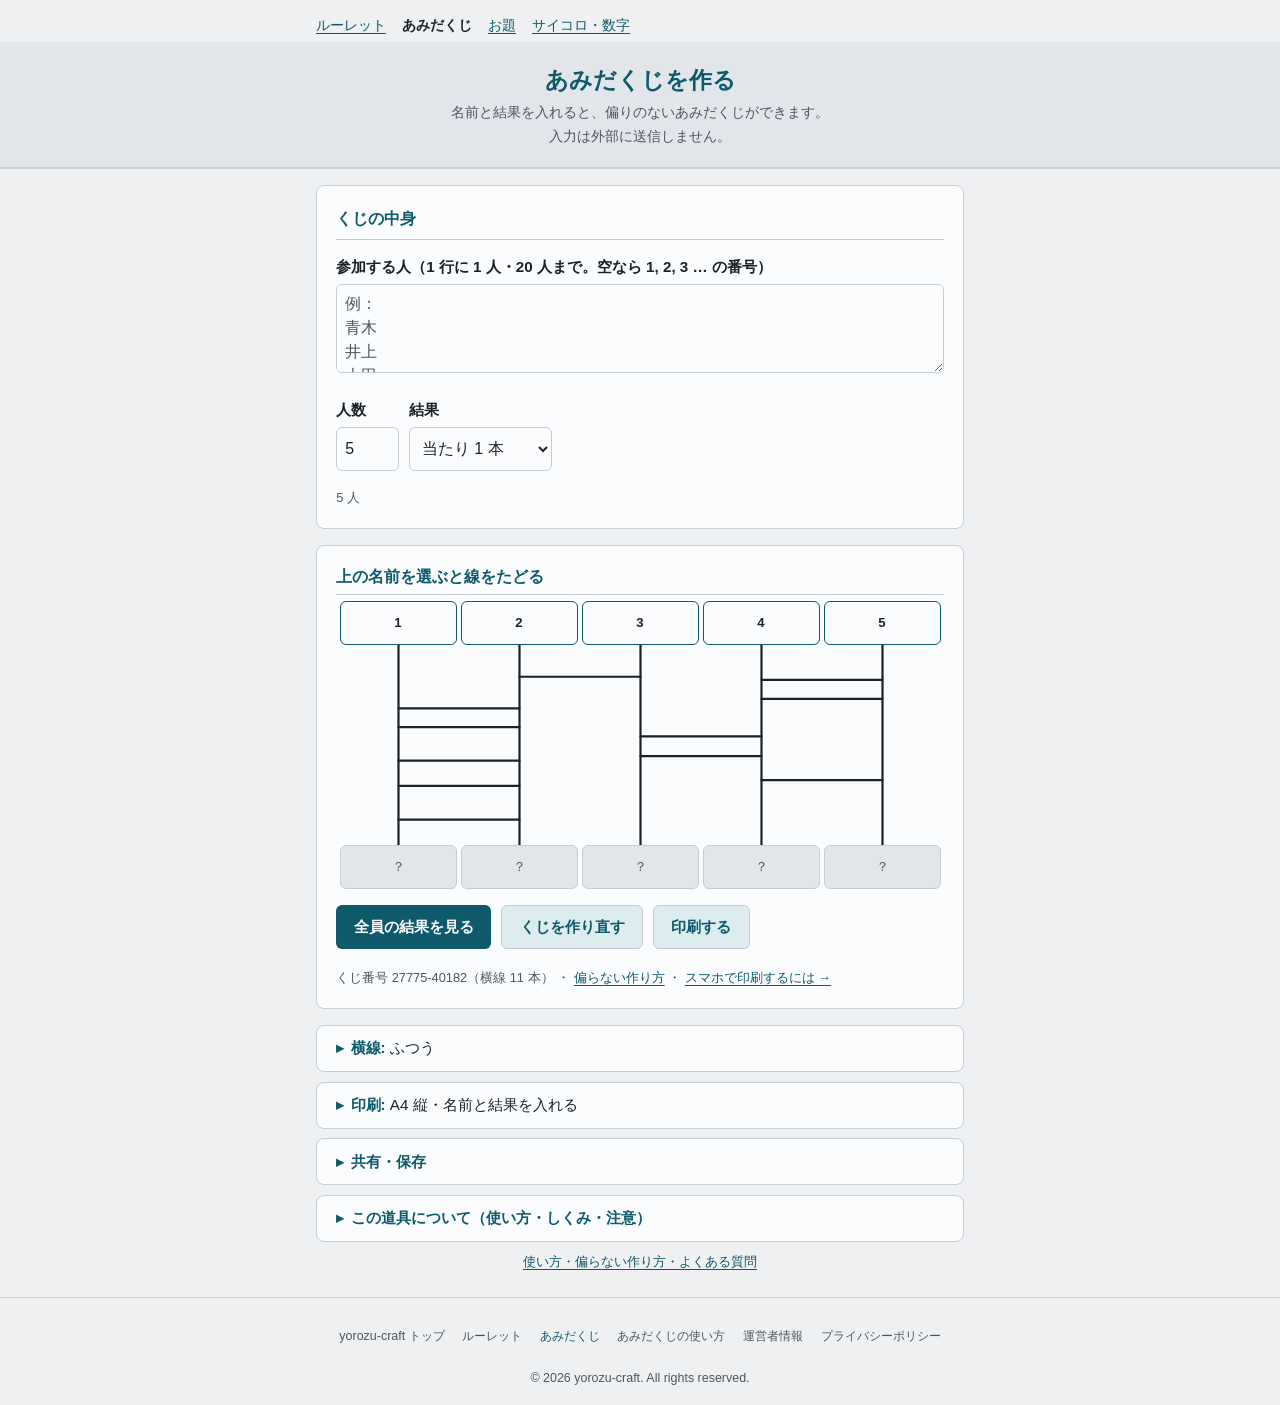
==== commit 08da0562: "Q-067 K171 2 枝目 (1) 事象 used（yorozu-plans D468・企画書 99）: 結果を出す関数の末尾に window.yzUsed?.() を 1 行、画面に used." ====
--- a/amida/index.html
+++ b/amida/index.html
@@ -199,6 +199,7 @@
 
   <div id="print-area" class="print-area" aria-hidden="true"></div>
 
+  <script src="../used.js"></script>
   <script src="../backup.js"></script>
   <script src="../amida.js"></script>
   <script src="../screen.js"></script>
--- a/kit.css
+++ b/kit.css
@@ -23,6 +23,8 @@
 :where(input, select, textarea, button) { font: inherit; color: inherit; }
 :where(input:not([type="checkbox"]):not([type="radio"]):not([type="range"]), select, textarea) { font-size: max(1rem, 16px); }
 :where(button, summary, [role="button"]) { min-height: var(--tap); }
+/* 1 つだけで置くリンク（nav の並び、使い方から道具へ戻るカード、言語の切り替え、パンくず）も押せる高さに。文中のリンクは対象外（WCAG 2.5.8。K192 の全巡回） */
+:where(nav li > a, p.card > a:only-child, .lang-switch a, .crumb a) { display: inline-flex; align-items: center; min-height: var(--tap); }
 [aria-invalid="true"] { border-color: var(--error, #ce0000) !important; }
 .field-error { color: var(--error, #ce0000); font-weight: 700; margin-top: var(--sp-1); }
 .visually-hidden {
@@ -75,33 +77,6 @@
 :where(html:not([data-skin="base"])) :where(.notice, [data-keep]) { border-left: 4px solid var(--text); background: var(--bg-2); padding: var(--sp-2) var(--sp-3); }
 :where(html:not([data-skin="base"])) :where(.fixed-bar) { position: sticky; bottom: 0; background: var(--card); border-top: 1px solid var(--border); padding: var(--sp-2) var(--sp-4); }
 /* yorozu-common:end */
-
-:root {
-  color-scheme: light dark;
-  --bg: #f0ebe0;
-  --bg-2: #e6dfd0;
-  --card: #faf6ee;
-  --text: #3a3025;
-  --muted: #6e604f;
-  --accent: #8b4513;
-  --accent-soft: #f3e6d8;
-  --border: #cfc0a0;
-  --shadow: rgba(58, 48, 37, 0.12);
-}
-
-@media (prefers-color-scheme: dark) {
-  :root {
-    --bg: #1c1814;
-    --bg-2: #25201a;
-    --card: #2b251e;
-    --text: #ece4d6;
-    --muted: #b9ab96;
-    --accent: #e0a066;
-    --accent-soft: #3a2e22;
-    --border: #4a3f33;
-    --shadow: rgba(0, 0, 0, 0.4);
-  }
-}
 
 *, *::before, *::after { box-sizing: border-box; margin: 0; padding: 0; }
 [hidden] { display: none !important; }
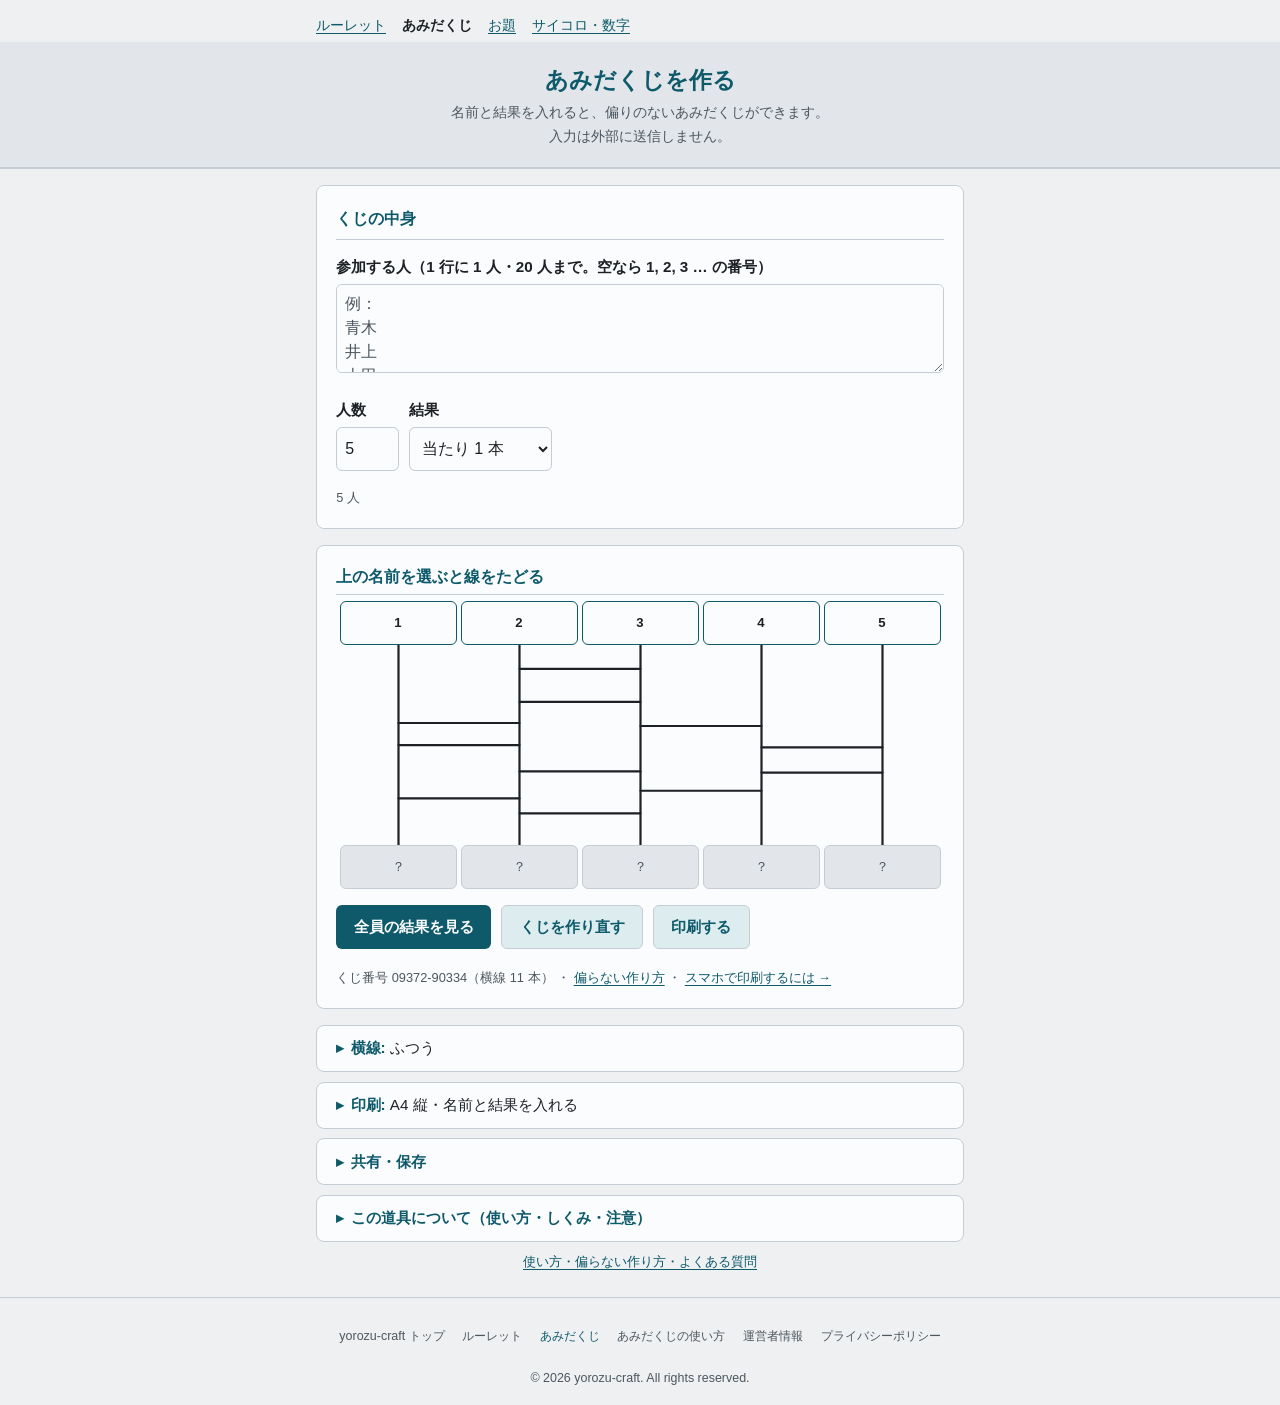
==== commit 667569ea: "JSON-LD の WebApplication・WebPage の name を h1 の文に揃える（2 枚。ROADMAP 7.181 Q-074） name の定義を「＝ title」から「＝ " ====
--- a/amida/index.html
+++ b/amida/index.html
@@ -25,7 +25,7 @@
   {
     "@context": "https://schema.org",
     "@type": "WebApplication",
-    "name": "あみだくじ作成",
+    "name": "あみだくじを作る",
     "description": "名前と結果を入れるだけで、あみだくじを作成。線をたどるアニメーション、A4 印刷、共有リンク。登録なし・無料。",
     "url": "https://yorozu-craft.com/web-roulette/amida/",
     "applicationCategory": "UtilitiesApplication",
@@ -199,7 +199,6 @@
 
   <div id="print-area" class="print-area" aria-hidden="true"></div>
 
-  <script src="../used.js"></script>
   <script src="../backup.js"></script>
   <script src="../amida.js"></script>
   <script src="../screen.js"></script>
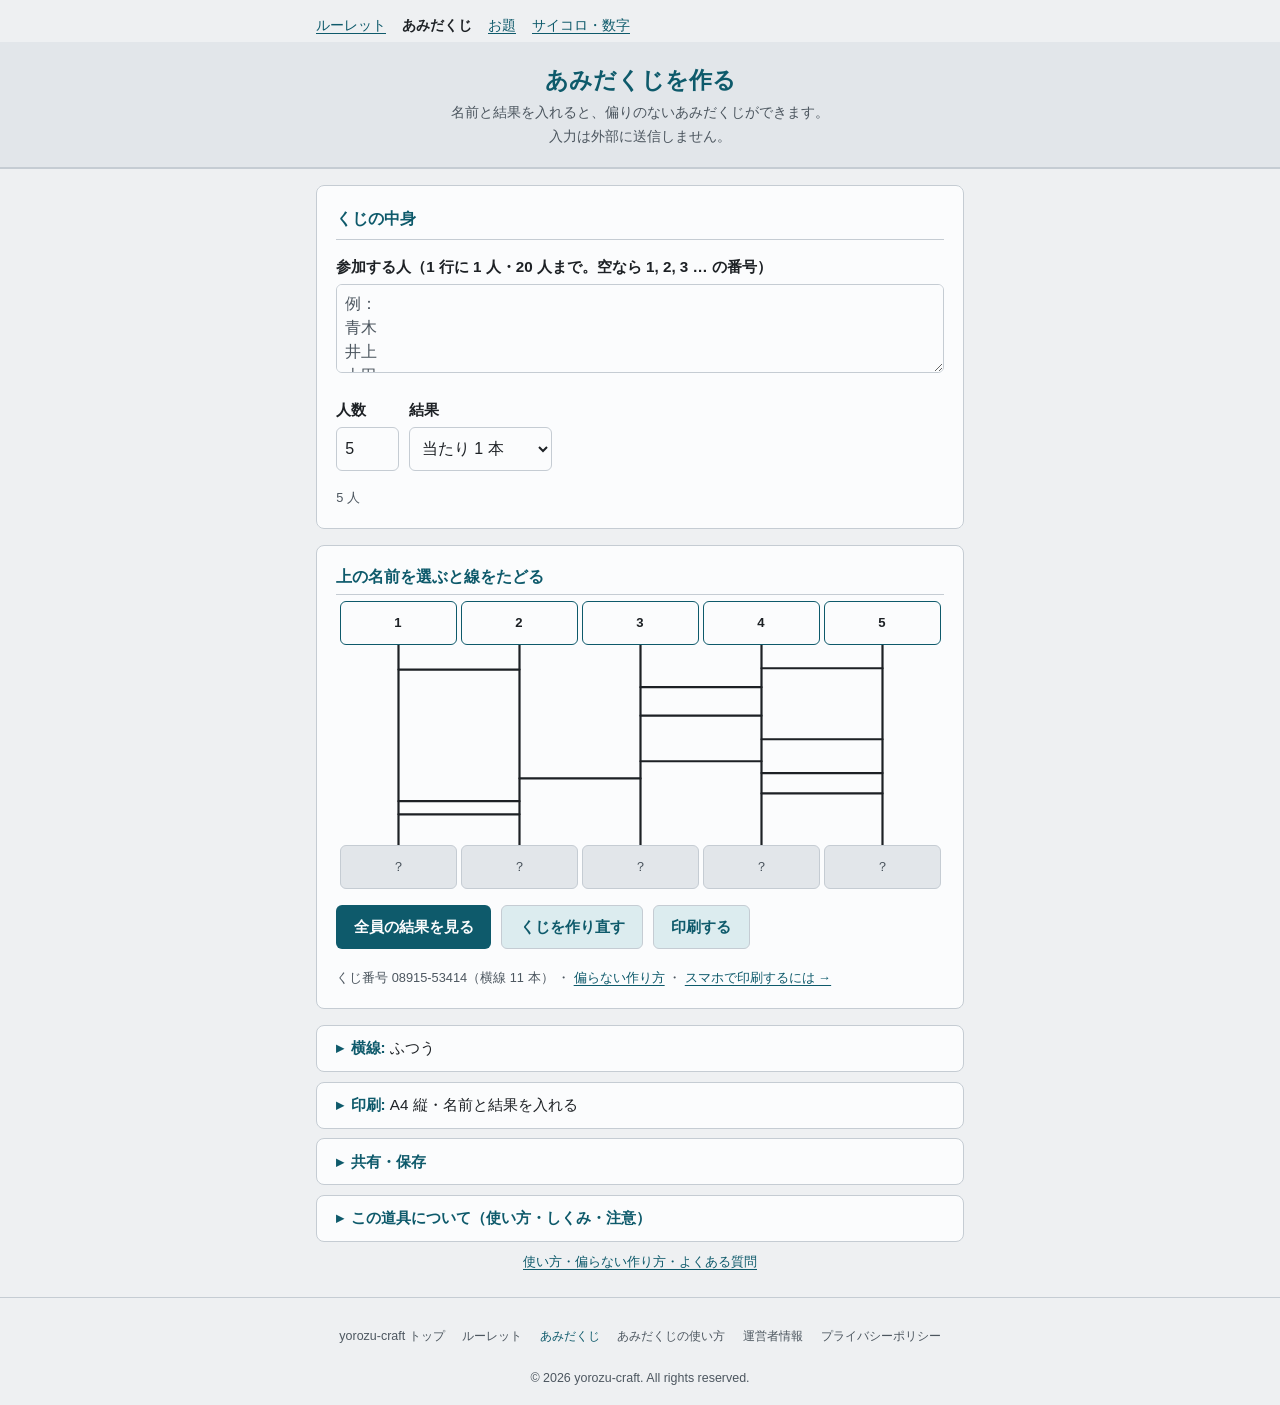
==== commit 149b55d9: "Merge build/2026-11-04-q067-used（D468 Q-067: used）" ====
--- a/amida/index.html
+++ b/amida/index.html
@@ -199,6 +199,7 @@
 
   <div id="print-area" class="print-area" aria-hidden="true"></div>
 
+  <script src="../used.js"></script>
   <script src="../backup.js"></script>
   <script src="../amida.js"></script>
   <script src="../screen.js"></script>
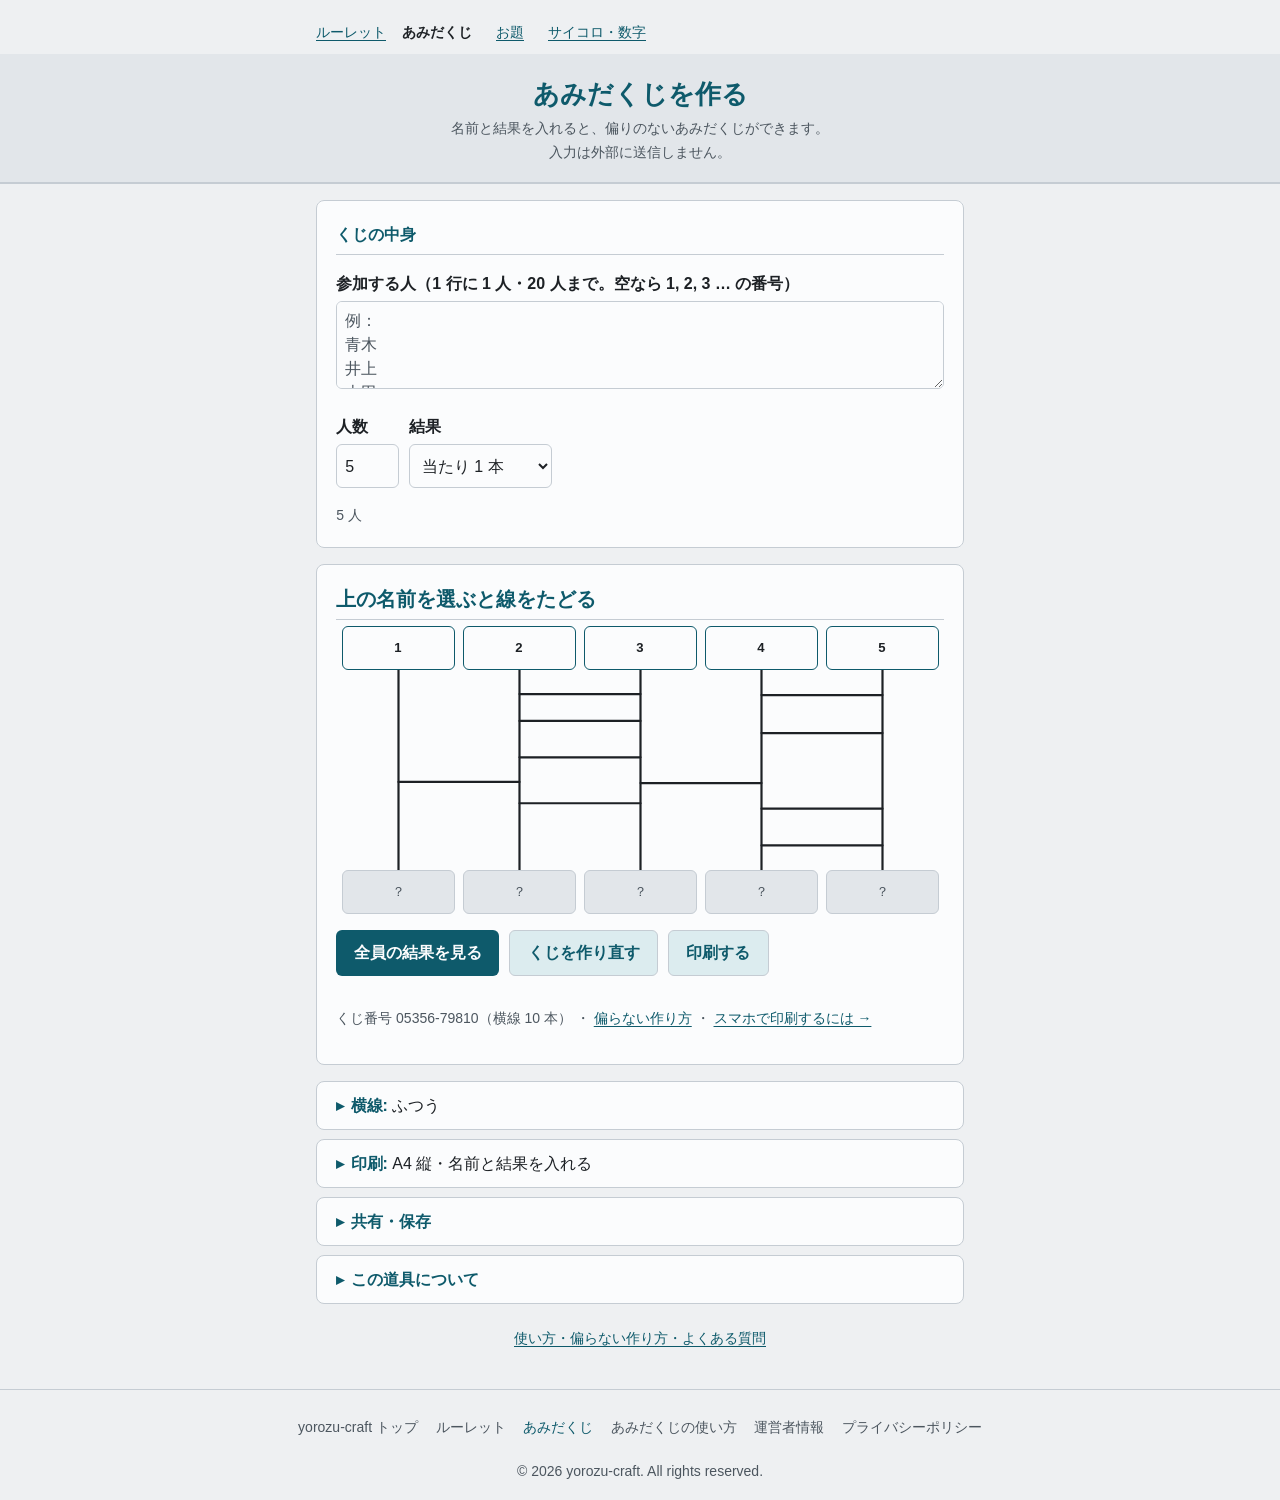
==== commit 960e40ae: "あみだ: 320 × 844 で名前の札の行が入るよう札の行より上の縦の余白を 8px に。summary を「この道具について」にして字を --fs-m に（Q-808・D629） - kit.cs" ====
--- a/amida/index.html
+++ b/amida/index.html
@@ -42,7 +42,7 @@
   <link rel="manifest" href="/manifest.webmanifest">
   <link rel="stylesheet" href="../kit.css">
 </head>
-<body>
+<body class="page-amida">
 
   <nav class="sibling-nav" aria-label="このツールのページ">
     <a href="../">ルーレット</a>
@@ -161,7 +161,7 @@
 
     <!-- about-tool: 道具の説明（使い方ページの要約。AdSense 審査 2026-10-04） -->
     <details class="about-tool card opt no-print" id="about-tool">
-      <summary>この道具について（使い方・しくみ・注意）</summary>
+      <summary>この道具について</summary>
       <h3>できること</h3>
       <p>2〜20人のあみだくじを作り、線をたどって結果を出します。買い出し係や順番を決めるときに使います。A4 縦の印刷と、共有リンクでの送信もできます。</p>
       <h3>使い方の要点</h3>
--- a/kit.css
+++ b/kit.css
@@ -1,6 +1,6 @@
 /* ===========================
-   あみだくじ・お題・小道具のページ（/amida/ /odai/ /dice/）— yorozu-craft 共通の和紙風の配色
-   ルーレット本体（index.html）は既存の style.css（6 テーマ）のまま。ここは toban の style.css の共通部分を写したもの
+   あみだくじのページ（amida/index.html と amida/guide.html）だけが読む
+   ルーレット本体（index.html）・お題（odai/）・小道具（dice/）は style.css を読む
    色はトークン（--bg / --card / --text / --muted / --accent / --border）だけを使う。
    ダークモードは端末の設定に自動で合わせる（prefers-color-scheme。手動切替は付けない）
    =========================== */
@@ -24,7 +24,7 @@
 :where(input:not([type="checkbox"]):not([type="radio"]):not([type="range"]), select, textarea) { font-size: max(1rem, 16px); }
 :where(button, summary, [role="button"]) { min-height: var(--tap); }
 /* 1 つだけで置くリンク（nav の並び、使い方から道具へ戻るカード、言語の切り替え、パンくず）も押せる高さに。文中のリンクは対象外（WCAG 2.5.8。K192 の全巡回） */
-:where(nav li > a, p.card > a:only-child, .lang-switch a, .crumb a) { display: inline-flex; align-items: center; min-height: var(--tap); }
+:where(nav li > a, p.card > a:only-child, .lang-switch a, .crumb a) { display: inline-flex; align-items: center; justify-content: center; min-height: var(--tap); min-width: var(--tap); }
 [aria-invalid="true"] { border-color: var(--error, #ce0000) !important; }
 .field-error { color: var(--error, #ce0000); font-weight: 700; margin-top: var(--sp-1); }
 .visually-hidden {
@@ -70,7 +70,7 @@
 :where(html:not([data-skin="base"])) a.btn { color: var(--text); }
 :where(html:not([data-skin="base"])) a.btn-primary { color: var(--on-accent); }
 /* 部品: チップ・面・折りたたみ（開閉の印 ▶ を残すため list-item のまま、高さは上下の余白と土台の min-height で）・結果の数字・注意の帯・固定バー */
-:where(html:not([data-skin="base"])) :where(.chip) { display: inline-flex; align-items: center; min-height: var(--tap); padding: 0 var(--sp-3); border: 1px solid var(--input-border); border-radius: var(--radius); color: var(--text); text-decoration: none; font-weight: 700; }
+:where(html:not([data-skin="base"])) :where(.chip) { display: inline-flex; align-items: center; min-height: var(--tap); min-width: var(--tap); padding: 0 var(--sp-3); border: 1px solid var(--input-border); border-radius: var(--radius); color: var(--text); text-decoration: none; font-weight: 700; }
 :where(html:not([data-skin="base"])) :where(.card) { background: var(--card); border: 1px solid var(--border); border-radius: var(--radius); padding: var(--sp-4); }
 :where(html:not([data-skin="base"])) :where(details) > summary { padding-block: var(--sp-2); cursor: pointer; font-weight: 700; }
 :where(html:not([data-skin="base"])) :where(.result-num, .money, output) { font-size: var(--fs-xl); font-weight: 800; }
@@ -99,8 +99,8 @@
   background: var(--bg-2);
   border-bottom: 2px solid var(--border);
 }
-.app-header h1 { font-size: 1.45rem; color: var(--accent); line-height: 1.4; }
-.app-header .subtitle { font-size: 0.88rem; color: var(--muted); margin-top: 0.3rem; }
+.app-header h1 { color: var(--accent); line-height: 1.4; }
+.app-header .subtitle { font-size: var(--fs-s); color: var(--muted); margin-top: 0.3rem; }
 
 /* レイアウト */
 .app-main { max-width: 680px; margin: 0 auto; padding: 1rem; }
@@ -113,7 +113,6 @@
   box-shadow: 0 2px 8px var(--shadow);
 }
 .card h2 {
-  font-size: 1.02rem;
   color: var(--accent);
   border-bottom: 1px solid var(--border);
   padding-bottom: 0.4rem;
@@ -122,13 +121,13 @@
 
 /* 入力 */
 .field { margin-bottom: 1rem; }
-.field label { display: block; font-weight: 600; font-size: 0.95rem; margin-bottom: 0.25rem; }
-.field .hint { font-size: 0.8rem; color: var(--muted); margin-bottom: 0.4rem; }
+.field label { display: block; font-weight: 600; font-size: var(--fs-m); margin-bottom: 0.25rem; }
+.field .hint { font-size: var(--fs-s); color: var(--muted); margin-bottom: 0.4rem; }
 .field input[type="number"], .field input[type="text"], .field select {
   width: 100%;
   max-width: 16rem;
   padding: 0.45rem 0.5rem;
-  font-size: 1rem;
+  font-size: var(--fs-m);
   border: 1px solid var(--border);
   border-radius: 6px;
   background: var(--card);
@@ -142,70 +141,54 @@
   border-radius: 6px;
   background: var(--accent);
   color: var(--card);
-  font-size: 0.95rem;
+  font-size: var(--fs-m);
   font-weight: 600;
   cursor: pointer;
 }
 .btn:focus-visible { outline: 2px solid var(--accent); outline-offset: 2px; }
 
 /* 読みもの（guide.html） */
-.content h3 { font-size: 0.95rem; margin: 1rem 0 0.3rem; }
-.content p, .content li { font-size: 0.9rem; }
+.content p, .content li { font-size: var(--fs-m); }
 .content p + p { margin-top: 0.5rem; }
 .content ul, .content ol { padding-left: 1.3rem; margin: 0.3rem 0; }
-.faq dt { font-weight: 600; margin-top: 0.9rem; font-size: 0.92rem; }
+.faq dt { font-weight: 600; margin-top: 0.9rem; font-size: var(--fs-m); }   /* 390 幅で 2 行に折れる問いがある。折れを受ける（Q-808・D629） */
 .faq dt::before { content: 'Q. '; color: var(--accent); }
-.faq dd { font-size: 0.88rem; color: var(--muted); padding: 0.2rem 0 0.5rem 1.2rem; border-bottom: 1px solid var(--border); }
-.info-list { display: grid; grid-template-columns: max-content 1fr; gap: 0.4rem 1.2rem; font-size: 0.9rem; }
-.info-list dt { font-weight: 600; }
-.info-list dd { color: var(--muted); }
-.small { font-size: 0.8rem; color: var(--muted); margin-top: 0.4rem; }
+.faq dd { font-size: var(--fs-s); color: var(--muted); padding: 0.2rem 0 0.5rem 1.2rem; border-bottom: 1px solid var(--border); }
+.small { font-size: var(--fs-s); color: var(--muted); margin-top: 0.4rem; }
 
 /* フッター */
 .app-footer {
   text-align: center;
   padding: 1rem;
-  font-size: 0.78rem;
+  font-size: var(--fs-s);
   color: var(--muted);
   border-top: 1px solid var(--border);
   margin-top: 0.5rem;
 }
-.footer-nav ul { list-style: none; display: flex; justify-content: center; flex-wrap: wrap; gap: 0.4rem 1.1rem; margin-bottom: 0.6rem; }
+.footer-nav ul { list-style: none; display: flex; justify-content: center; flex-wrap: wrap; gap: 0.5rem 1.1rem; margin-bottom: 0.6rem; }   /* 押す所の間 8px 以上（Q-298） */
 .footer-nav a { color: var(--muted); text-decoration: none; }
 .footer-nav a:hover, .footer-nav a[aria-current="page"] { color: var(--accent); }
 
-@media (max-width: 480px) {
-  .app-header h1 { font-size: 1.2rem; }
-}
-
 /* ===========================
    画面の骨組み（yorozu-plans の docs/SCREEN.md。README「ツールを追加するとき」25）
-   必須の入力（fieldset.req）→ 結果（.result-card）→ くわしく入れる（details.opt）、上端の固定バー、PC の 2 カラム
-   seido-keisan/nenmatsu と gakushu-print の試験（2026-09-24）から取り出したもの
+   必須の入力（fieldset.req）→ 結果（.result-card）→ くわしく入れる（details.opt）
    =========================== */
 fieldset.card { min-width: 0; }
 .req legend {
-  float: left; width: 100%;   /* legend を枠の上に載せず、h2 と同じ見た目で枠の中に置く */
-  font-size: 1.02rem; font-weight: 700; color: var(--accent);
+  float: left; width: 100%;   /* legend を枠の上に載せず、h2 と同じ色と下線で枠の中に置く */
+  font-size: var(--fs-m); font-weight: 700; color: var(--accent);
   border-bottom: 1px solid var(--border); padding-bottom: 0.4rem; margin-bottom: 0.9rem;
 }
 .req legend + * { clear: both; }
 
-/* 結果: 大きな数字 1 つ＋ 1 行。内訳は details.rels */
-.result-card { scroll-margin-top: 56px; }   /* 固定バー（44px）で見出しが隠れないように */
+/* 結果 */
 .result-card:focus { outline: none; }
-.result-big { font-size: 1.8rem; font-weight: 700; color: var(--accent); line-height: 1.3; }
-.result-sub { font-size: 0.9rem; color: var(--muted); }
-details.rels > summary { cursor: pointer; min-height: 44px; padding: 0.55rem 0; list-style: none; color: var(--accent); font-size: 0.92rem; }
-details.rels > summary::-webkit-details-marker { display: none; }
-details.rels > summary::before { content: '▸'; margin-right: 0.4rem; }
-details.rels[open] > summary::before { content: '▾'; }
 
 /* くわしく入れる（1 グループ 1 つの details）。summary の .opt-state に今の状態を出す（screen.js の detailsSummary） */
 details.card.opt { padding: 0 1.2rem; margin-bottom: 0.6rem; }
 details.card.opt > summary {
   cursor: pointer; display: block; min-height: 44px; padding: 0.6rem 0;
-  color: var(--accent); font-weight: 600; font-size: 0.95rem; list-style: none;
+  color: var(--accent); font-weight: 600; font-size: var(--fs-m); list-style: none;   /* 印刷の見出しは 320 で 2 行に折れる。折れを受ける（Q-808・D629） */
 }
 details.card.opt > summary::-webkit-details-marker { display: none; }
 details.card.opt > summary::before { content: '▸'; margin-right: 0.4rem; }
@@ -217,132 +200,87 @@
 .btn-row { display: flex; flex-wrap: wrap; gap: 0.6rem; margin: 0.6rem 0; }   /* ボタンの間隔（SCREEN.md 5 章。4 章の上下 12px 以上は margin で） */
 .btn-row .btn { min-height: 44px; }
 
-/* 固定バー（SCREEN.md 0 章の 3・D59）: 上端に 1 行、高さ 44px。下端は AdSense のアンカー広告が使う。
-   読み込み時は hidden（screen.js が出し入れする。fixed なのでレイアウトはずれない） */
-.fixbar {
-  position: fixed; top: 0; left: 0; right: 0; z-index: 50; height: 44px;
-  background: var(--card); border-bottom: 2px solid var(--accent); box-shadow: 0 2px 8px var(--shadow);
-}
-.fixbar a, .fixbar button {
-  display: block; width: 100%; max-width: 720px; margin: 0 auto; padding: 0 1rem; height: 42px; line-height: 42px; text-align: center;
-  white-space: nowrap; overflow: hidden; text-overflow: ellipsis; font: inherit; font-weight: 700;
-  color: var(--accent); background: none; border: none; text-decoration: none; cursor: pointer;
-}
-.fixbar a:focus-visible, .fixbar button:focus-visible { outline: 2px solid var(--accent); outline-offset: -3px; }
-
-/* PC（900px 以上）の 2 カラム（D63: 制度の計算機だけ）。<main class="app-main layout-2col"> にすると、
-   左に入力・右に結果（sticky）。結果が常に見えるので、固定バーに fixbar-narrow も付けて PC では出さない */
-@media (min-width: 900px) {
-  .fixbar-narrow { display: none !important; }
-  .layout-2col { max-width: 1120px; display: grid; grid-template-columns: minmax(0, 1fr) minmax(0, 26rem); column-gap: 1.2rem; align-items: start; }
-  .layout-2col > *, .layout-2col > form > * { grid-column: 1; }
-  .layout-2col > form { display: contents; }
-  .layout-2col .result-card { grid-column: 2; grid-row: 1 / span 30; position: sticky; top: 1rem; max-height: calc(100vh - 2rem); overflow-y: auto; }
-}
-
 @media print {
-  .fixbar, .no-print { display: none !important; }
+  .no-print { display: none !important; }
   /* 印刷では折りたたみの中も出す（途中の計算・入れた値を紙に残す） */
   main details::details-content { content-visibility: visible; display: block; }
   main details > summary::before { content: none; }
-  .layout-2col { display: block; }
-  .layout-2col .result-card { position: static; max-height: none; overflow: visible; }
-  /* 広告は印刷に出さない（gakushu-print と同じ） */
-  ins.adsbygoogle, .google-auto-placed, iframe[id^="aswift"], iframe[id^="google_ads"] { display: none !important; }
 }
 
 /* ===========================
-   入力の部品（toban と同じ）
+   入力の部品
    =========================== */
 textarea {
   width: 100%; padding: 0.45rem 0.5rem; font: inherit; font-size: 1rem; line-height: 1.5;
   border: 1px solid var(--border); border-radius: 6px; background: var(--card); color: var(--text); resize: vertical;
 }
-.field input[type="date"] {
-  width: 100%; max-width: 16rem; padding: 0.4rem 0.5rem; font: inherit; font-size: 1rem;
-  border: 1px solid var(--border); border-radius: 6px; background: var(--card); color: var(--text); min-height: 44px;
-}
-.field .label, fieldset.plain > legend { display: block; font-weight: 600; font-size: 0.95rem; margin-bottom: 0.25rem; }
+fieldset.plain > legend { display: block; font-weight: 600; font-size: var(--fs-m); margin-bottom: 0.25rem; }
 fieldset.plain { border: none; padding: 0; min-width: 0; }
-.two { display: grid; grid-template-columns: 1fr 1fr; gap: 0 0.9rem; }
-@media (max-width: 480px) { .two:not(.dates) { grid-template-columns: 1fr; } }
-.hint { font-size: 0.8rem; color: var(--muted); }
+.hint { font-size: var(--fs-s); color: var(--muted); }
 .center { text-align: center; }
-.check { display: flex; align-items: center; gap: 0.45rem; min-height: 44px; font-size: 0.92rem; cursor: pointer; }
+.check { display: flex; align-items: center; gap: 0.45rem; min-height: 44px; font-size: var(--fs-m); cursor: pointer; }
 .check input { width: 1.15rem; height: 1.15rem; flex: none; accent-color: var(--accent); }
-.seg { display: flex; flex-wrap: wrap; gap: 0.4rem 1rem; }
-.seg label { display: flex; align-items: center; gap: 0.35rem; min-height: 44px; font-size: 0.92rem; cursor: pointer; }
+.seg { display: flex; flex-wrap: wrap; gap: 0.5rem 1rem; }
+fieldset.plain + .check { margin-top: 0.5rem; }   /* 紙の形の選択と下のチェックの間 8px（Q-298） */
+.seg label { display: flex; align-items: center; gap: 0.35rem; min-height: 44px; font-size: var(--fs-m); cursor: pointer; }
 .seg input { accent-color: var(--accent); width: 1.1rem; height: 1.1rem; }
-.days { display: flex; flex-wrap: wrap; gap: 0 0.3rem; }
-.days .check { min-width: 3rem; }
 .inline { display: flex; flex-wrap: wrap; align-items: flex-end; gap: 0.6rem; }
 .inline .field { margin-bottom: 0.6rem; }
 .inline select { max-width: 13rem; }
 .inline input[type="number"] { max-width: 7rem; }
 .btn { min-height: 44px; }
 .btn-sub { background: var(--accent-soft); color: var(--accent); border: 1px solid var(--border); }
-.btn-big { font-size: 1.05rem; padding: 0.6rem 1.6rem; }
 .btn:disabled { opacity: 0.5; cursor: default; }
 .notice { border-color: var(--accent); }
-.notes { list-style: none; margin: 0.3rem 0; font-size: 0.85rem; }
-.notes li { padding-left: 1.1em; text-indent: -1.1em; color: var(--text); }
-.notes li::before { content: '・'; color: var(--accent); }
-.notes li.bad::before { content: '！'; }
-.share-url { width: 100%; padding: 0.4rem; font-size: 0.8rem; border: 1px solid var(--border); border-radius: 6px; background: var(--card); color: var(--text); }
-.table-scroll { overflow-x: auto; margin: 0.6rem 0; }
-table.roster { border-collapse: collapse; font-size: 0.88rem; min-width: 100%; }
-table.roster th, table.roster td { border: 1px solid var(--border); padding: 0.3rem 0.5rem; text-align: center; white-space: nowrap; }
-table.roster thead th { background: var(--accent-soft); color: var(--accent); }
-table.roster tbody th { font-weight: 600; text-align: left; }
+.share-url { width: 100%; padding: 0.4rem; font-size: var(--fs-s); border: 1px solid var(--border); border-radius: 6px; background: var(--card); color: var(--text); }
 .result-card h2 { margin-bottom: 0.4rem; }
-.history { padding-left: 1.4rem; font-size: 0.88rem; }
-
-.lang-switch { text-align: right; font-size: 0.85rem; max-width: 680px; margin: 0.4rem auto 0; padding: 0 1rem; }
-.sibling-nav { max-width: 680px; margin: 0.6rem auto 0; padding: 0 1rem; font-size: 0.85rem; display: flex; flex-wrap: wrap; gap: 0.2rem 1rem; }
-.sibling-nav a { display: inline-block; min-height: 32px; line-height: 32px; }
+
+.sibling-nav { max-width: 680px; margin: 0.6rem auto 0; padding: 0 1rem; font-size: var(--fs-s); display: flex; flex-wrap: wrap; gap: 0.5rem 1rem; }
+.sibling-nav a { display: inline-block; min-height: 44px; min-width: 44px; line-height: 44px; text-align: center; }   /* 押す所は 44px 四方・間 8px 以上（Q-298。字の読めない子も触る） */
 .sibling-nav a[aria-current="page"] { color: var(--text); font-weight: 700; text-decoration: none; }
+
+/* 320 幅（〜359px）のあみだくじの画面: 開いた直後に名前の札の行が 844 の高さに入るよう、札の行より上の縦の余白を 8px に詰める（Q-808・D629。390 から上と使い方ページは変えない） */
+@media screen and (max-width: 359px) {
+  .page-amida .sibling-nav { margin-top: 0.5rem; }
+  .page-amida .app-header { padding-block: 0.5rem; }
+  .page-amida .app-main { padding-top: 0.5rem; }
+  .page-amida #inputs { padding-block: 0.5rem; margin-bottom: 0.5rem; }
+  .page-amida #inputs legend { margin-bottom: 0.5rem; }
+  .page-amida #inputs .field { margin-bottom: 0.5rem; }
+  .page-amida #inputs .inline { gap: 0.5rem; }
+  .page-amida #result-card { padding-top: 0.5rem; }
+}
 
 /* ===========================
    あみだくじ（/amida/）
    列の幅は amida-ui.js が決める（--col）。狭いときは枠の中だけ横にスクロールする（ページは横に動かさない）
+   紙では列の幅を決めず、刷れる幅を人数で割る（線も名前の欄も。20 人で 1 列 約 36px。Q-446）
    =========================== */
 .ladder-wrap { overflow-x: auto; margin: 0.4rem 0 0.2rem; padding: 0 0 0.4rem; }
 .ladder { position: relative; margin: 0 auto; }
-.ladder-row { display: grid; grid-template-columns: repeat(var(--n), var(--col)); }
+@media screen { .ladder { width: calc(var(--col) * var(--n)); } }
+.ladder-row { display: grid; grid-template-columns: repeat(var(--n), minmax(0, 1fr)); }
 .ladder-top button, .ladder-bottom span {
   display: flex; align-items: center; justify-content: center; text-align: center;
-  min-height: 44px; margin: 0 2px; padding: 0.15rem 0.1rem; font: inherit; font-size: 0.82rem; line-height: 1.25;
+  min-height: 44px; margin: 0 4px; padding: 0.15rem 0.1rem;   /* 隣の名前との間 8px（Q-298） */ font: inherit; font-size: 0.82rem; line-height: 1.25;   /* --fs-s（14px）にすると、1 行に入っていた名前が 2 行に折れる（Q-737: 390 幅の 6 人 × 3 字・4 人 × 5 字ほか。amida-ui.js の fits は 13.5px で数える） */
   border: 1px solid var(--border); border-radius: 6px; background: var(--card); color: var(--text);
   overflow-wrap: anywhere; word-break: break-all;
 }
 .ladder-top button { cursor: pointer; font-weight: 600; border-color: var(--accent); }
 .ladder-top button:focus-visible { outline: 2px solid var(--accent); outline-offset: 1px; }
 .ladder-top button.done { background: var(--accent-soft); }
-.ladder-top button:disabled { cursor: default; opacity: 1; }
 .ladder-bottom span.hidden-res { color: var(--muted); background: var(--bg-2); }
 .ladder-bottom span.shown { font-weight: 700; }
 .ladder-row.narrow button, .ladder-row.narrow span { white-space: pre-line; min-height: 5.4em; line-height: 1.15; }
-.ladder svg { display: block; width: 100%; }
+.ladder svg { display: block; width: 100%; height: auto; }   /* 幅に合わせて縦も縮める（列と線がずれない） */
+/* 図の下の 1 つずつのリンク（文中ではない）も 44px の高さに。行が折れたときの上下の間 8px（Q-298） */
+.result-card p.small a, .app-main > p.small.center a { display: inline-flex; align-items: center; min-height: 44px; margin-block: 4px; }
 .ladder svg .v, .ladder svg .h { stroke: var(--text); stroke-width: 2.2; stroke-linecap: round; }
 .ladder svg .path { fill: none; stroke-width: 5; stroke-linecap: round; stroke-linejoin: round; opacity: 0.9; }
 .ladder.hide-rungs svg .h { visibility: hidden; }
-.all-results { list-style: none; margin: 0.5rem 0; padding: 0; display: grid; grid-template-columns: repeat(auto-fill, minmax(9rem, 1fr)); gap: 0.3rem 0.8rem; font-size: 0.95rem; }
+.all-results { list-style: none; margin: 0.5rem 0; padding: 0; display: grid; grid-template-columns: repeat(auto-fill, minmax(9rem, 1fr)); gap: 0.3rem 0.8rem; font-size: var(--fs-m); }
 .all-results li { border-bottom: 1px dotted var(--border); padding: 0.15rem 0; }
 .all-results b { color: var(--accent); }
-
-/* ===========================
-   お題（/odai/）と小道具（/dice/）
-   =========================== */
-.odai-list { columns: 2 8rem; column-gap: 1.6rem; padding-left: 1.6rem; font-size: 0.88rem; line-height: 1.5; }
-.odai-list li { break-inside: avoid; padding: 0.08rem 0; }
-.odai-card h2 { display: flex; justify-content: space-between; align-items: baseline; gap: 0.6rem; flex-wrap: wrap; }
-.odai-card h2 small { font-size: 0.78rem; color: var(--muted); font-weight: normal; }
-output.big-out, output.out-sub { display: block; }
-.big-out { font-size: 2.6rem; font-weight: 700; color: var(--accent); text-align: center; letter-spacing: 0.08em; line-height: 1.3; min-height: 1.3em; font-variant-numeric: tabular-nums; }
-.big-out.dice { font-size: 3.4rem; letter-spacing: 0.15em; }
-.out-sub { text-align: center; color: var(--muted); font-size: 0.9rem; min-height: 1.4em; }
-.tool-grid { display: grid; gap: 0.4rem; }
-.tool-grid .btn-row { justify-content: center; }
 
 /* 印刷するもの: 画面では出さない。印刷では、これだけを出す */
 .print-area { display: none; }
@@ -355,13 +293,11 @@
   .p-credit { font-size: 8pt; color: #555; text-align: right; margin-top: 2mm; }
   .p-note { font-size: 9pt; text-align: center; margin: 1mm 0; }
   .print-area svg { display: block; margin: 0 auto; }
-  /* お題の一覧: 画面の見た目のまま白黒で */
-  .odai-list { columns: 2; font-size: 11pt; }
   .card { box-shadow: none; border-color: #999; background: #fff; }
 }
 
 /* この道具について（結果の後ろの折りたたみ。使い方ページの要約。AdSense 審査 2026-10-04） */
 details.card.opt.about-tool > summary { white-space: normal; }   /* 長い summary を折り返す */
-details.about-tool h3 { font-size: 0.95rem; margin: 0.9rem 0 0.3rem; }
-details.about-tool p, details.about-tool li { font-size: 0.9rem; line-height: 1.75; }
+details.about-tool h3 { font-size: var(--fs-m); margin: 0.9rem 0 0.3rem; }
+details.about-tool p, details.about-tool li { font-size: var(--fs-m); line-height: 1.75; }
 details.about-tool ul { padding-left: 1.2rem; margin: 0.3rem 0 0.5rem; }
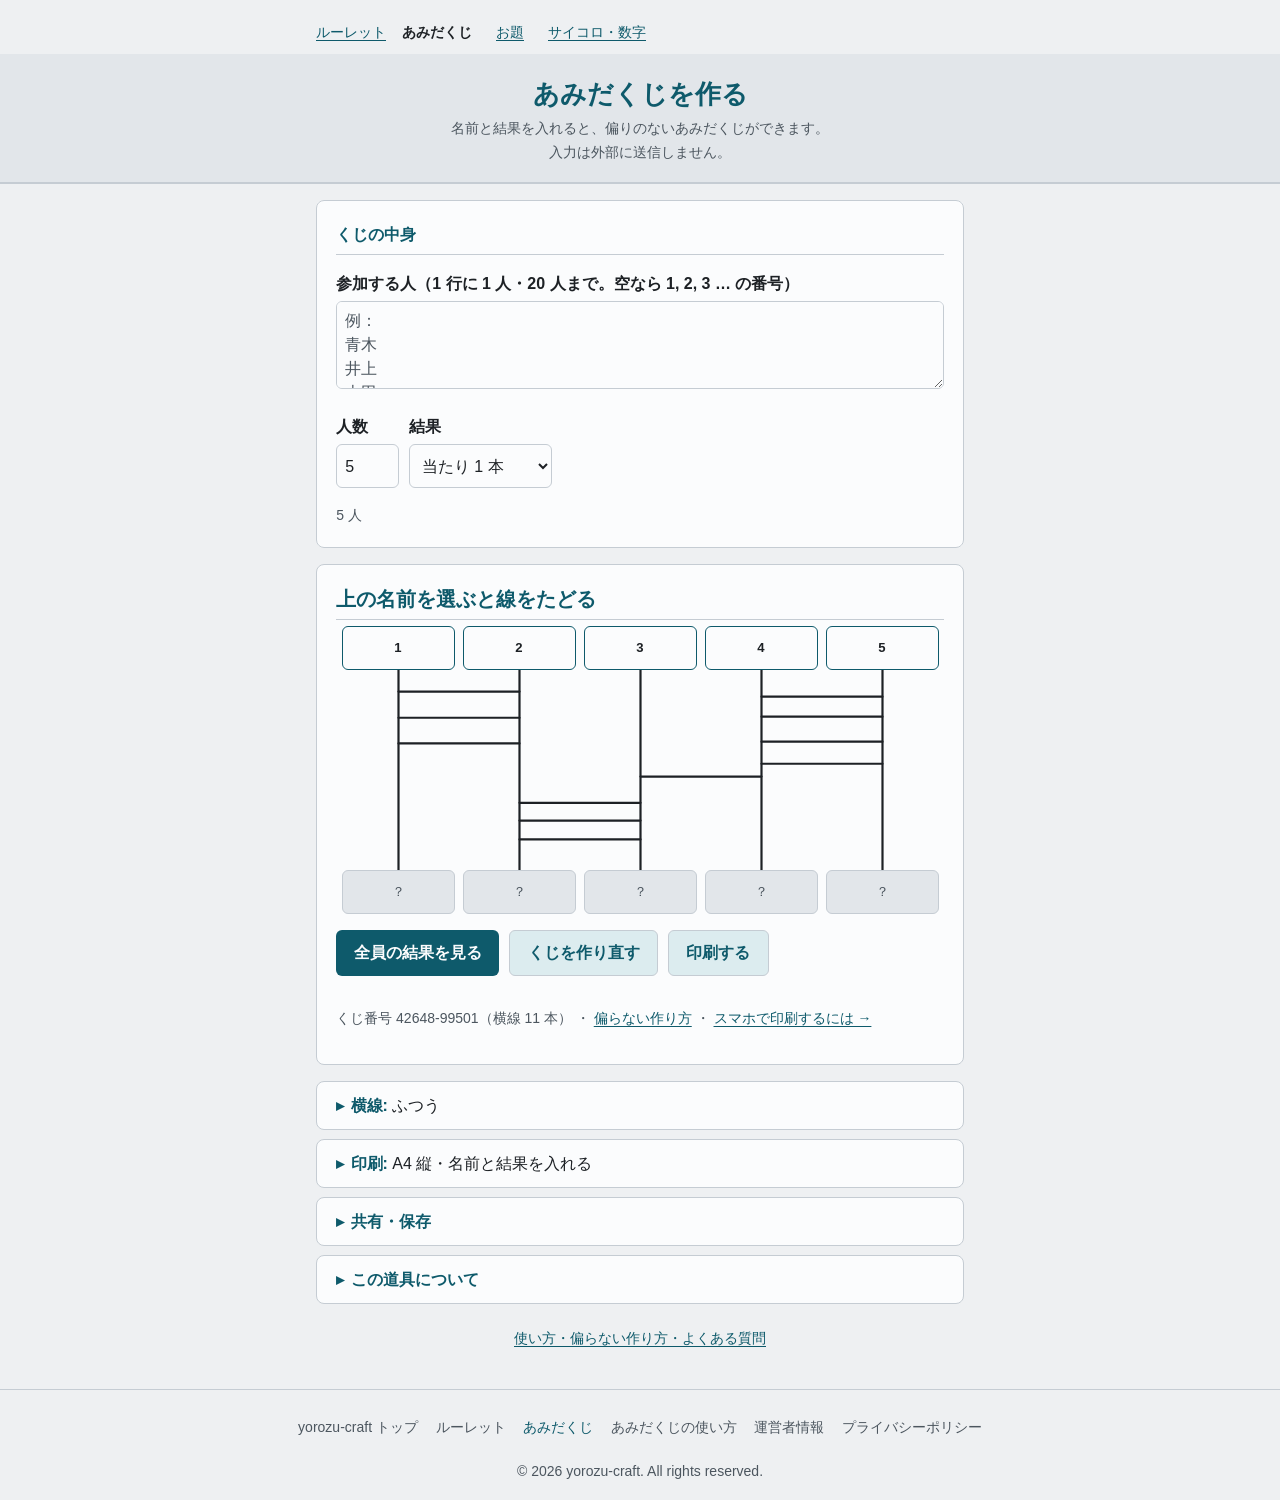
==== commit 4ff07d19: "「確かめ方」を中身の語に（対策・根拠・対処）。オーナー: 「確かめ方」は AI っぽくて嫌い Co-Authored-By: Claude Opus 5.5 <noreply@anthropic.co" ====
--- a/amida/index.html
+++ b/amida/index.html
@@ -175,7 +175,7 @@
       <p>横線をでたらめに引く作り方は、縦5本・横10本で左はしから左はしに着く割合が33.6%になり、公平な20%より偏ります。ここでは先にだれがどの列に着くかを同じ確率で決め、その並びになるように横線を引くので、横線の本数を変えても偏りません。結果を下のどの列に置くかもくじで決めます。</p>
       <h3>注意</h3>
       <p>入力はこの端末のブラウザ（localStorage）にだけ保存され、外部には送信されません。共有リンクには名前と結果が入り、受け取った人も転送された人も読めます。作った人は画面で結果を見られます。</p>
-      <p>数字の根拠や確かめ方は<a href="./guide.html">あみだくじの使い方</a>に。ほかの道具は<a href="../">ルーレット</a>・<a href="../dice/">サイコロ・数字</a>・<a href="../odai/">お題の一覧</a>です。</p>
+      <p>数字の根拠は<a href="./guide.html">あみだくじの使い方</a>に。ほかの道具は<a href="../">ルーレット</a>・<a href="../dice/">サイコロ・数字</a>・<a href="../odai/">お題の一覧</a>です。</p>
     </details>
     <!-- /about-tool -->
 
--- a/kit.css
+++ b/kit.css
@@ -63,8 +63,9 @@
 /* 部品: 入力の箱 */
 :where(html:not([data-skin="base"])) :where(input:not([type="checkbox"]):not([type="radio"]):not([type="range"]), select, textarea) { border: var(--line-input) solid var(--input-border); border-radius: var(--radius); background: var(--card); min-height: var(--tap); padding: var(--sp-1) var(--sp-3); }
 :where(html:not([data-skin="base"])) :where(input, select, textarea):focus { border-color: var(--text); }
-/* 部品: ボタン（主は塗り、副は線） */
-:where(html:not([data-skin="base"])) :where(button, .btn) { border: 1px solid var(--input-border); border-radius: var(--radius); background: var(--card); color: var(--text); font-weight: 700; padding: 0 var(--sp-4); cursor: pointer; }
+/* 部品: ボタン（主は塗り、副は線）。線と角丸は .btn を持たない .btn-primary（<a class="btn-primary">）にも当てる（yorozu-plans D695・Q-905） */
+:where(html:not([data-skin="base"])) :where(button, .btn, .btn-primary) { border: 1px solid var(--input-border); border-radius: var(--radius); }
+:where(html:not([data-skin="base"])) :where(button, .btn) { background: var(--card); color: var(--text); font-weight: 700; padding: 0 var(--sp-4); cursor: pointer; }
 :where(html:not([data-skin="base"])) :where(button[type="submit"], .btn-primary) { background: var(--accent); border-color: var(--accent); color: var(--on-accent); }
 /* <a> のボタンは a { color } に負けないよう、詳細度を 1 段だけ上げる（D416。主は副の後に書いて勝たせる） */
 :where(html:not([data-skin="base"])) a.btn { color: var(--text); }
@@ -75,6 +76,8 @@
 :where(html:not([data-skin="base"])) :where(details) > summary { padding-block: var(--sp-2); cursor: pointer; font-weight: 700; }
 :where(html:not([data-skin="base"])) :where(.result-num, .money, output) { font-size: var(--fs-xl); font-weight: 800; }
 :where(html:not([data-skin="base"])) :where(.notice, [data-keep]) { border-left: 4px solid var(--text); background: var(--bg-2); padding: var(--sp-2) var(--sp-3); }
+/* 部品: ページの脚（body の直下の footer）の字は 14px（--fs-s。yorozu-plans D695） */
+:where(html:not([data-skin="base"])) :where(body > footer) { font-size: var(--fs-s); }
 :where(html:not([data-skin="base"])) :where(.fixed-bar) { position: sticky; bottom: 0; background: var(--card); border-top: 1px solid var(--border); padding: var(--sp-2) var(--sp-4); }
 /* yorozu-common:end */
 
